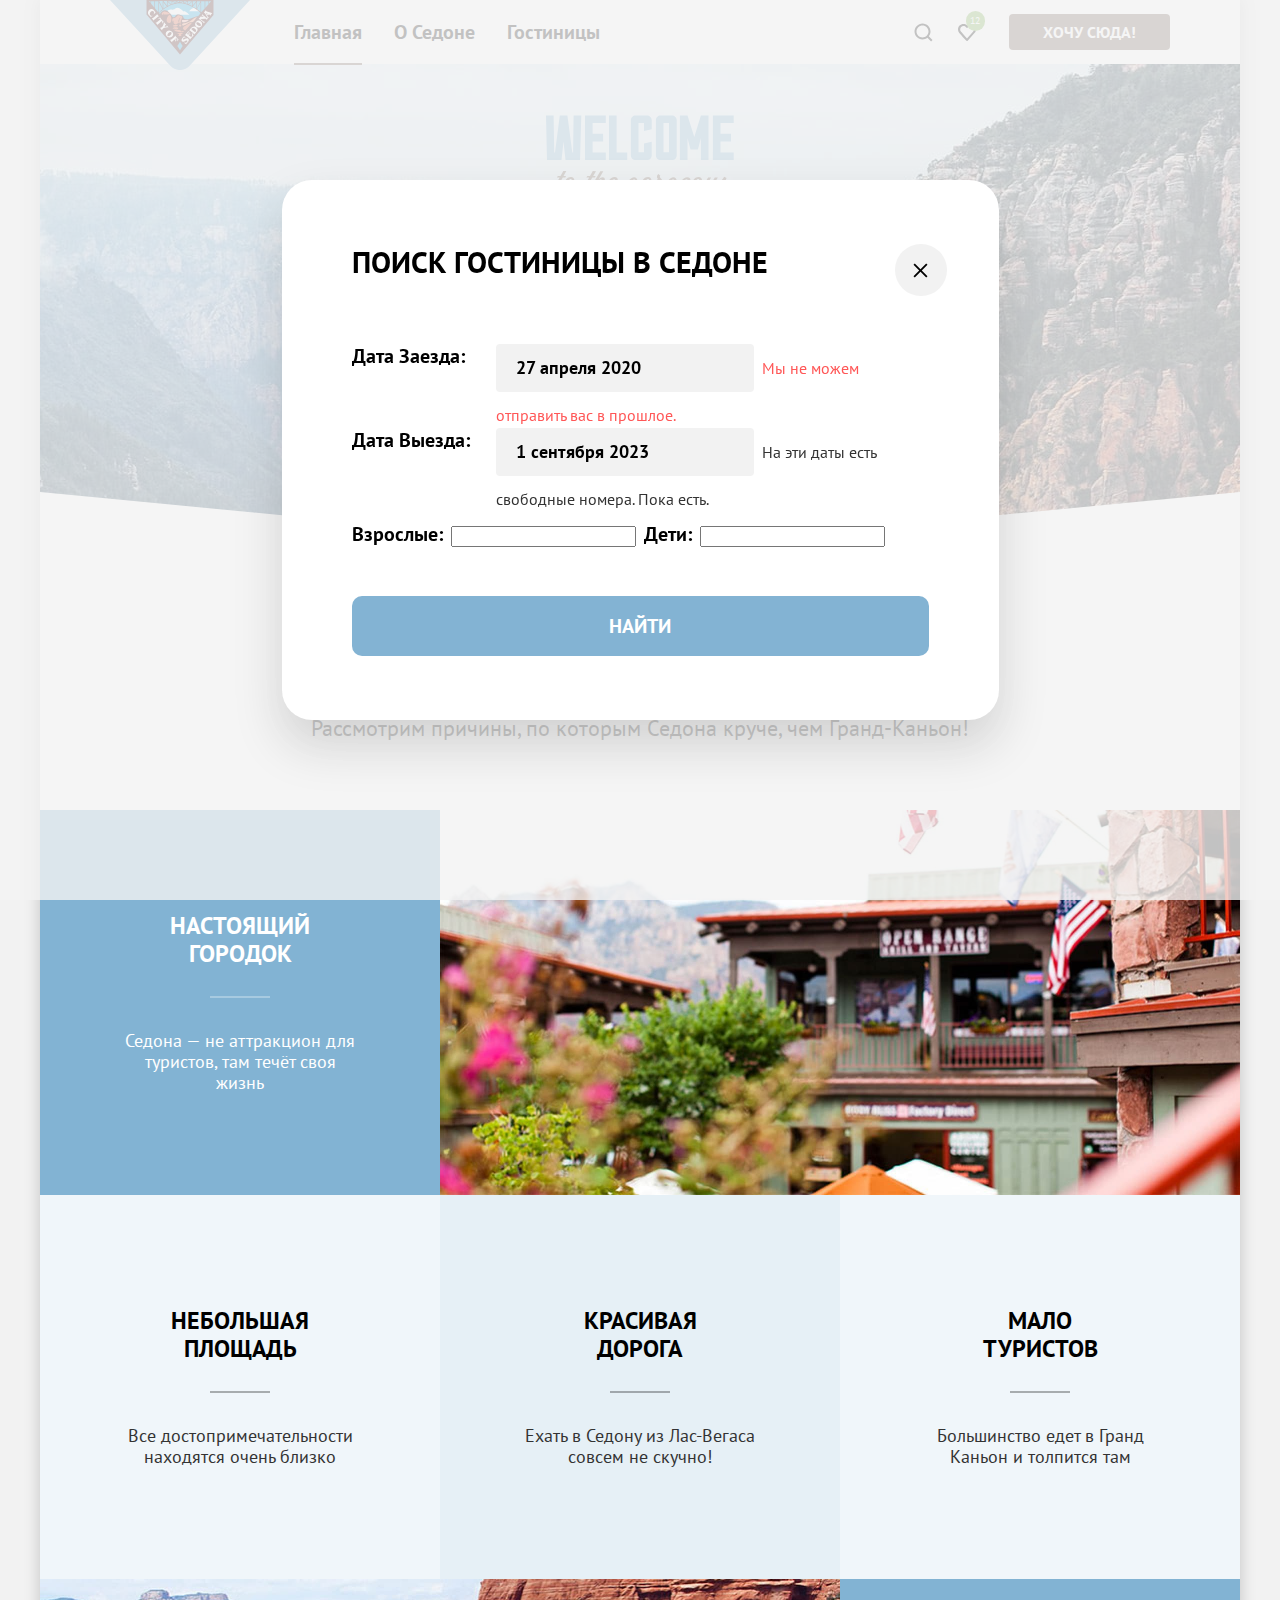
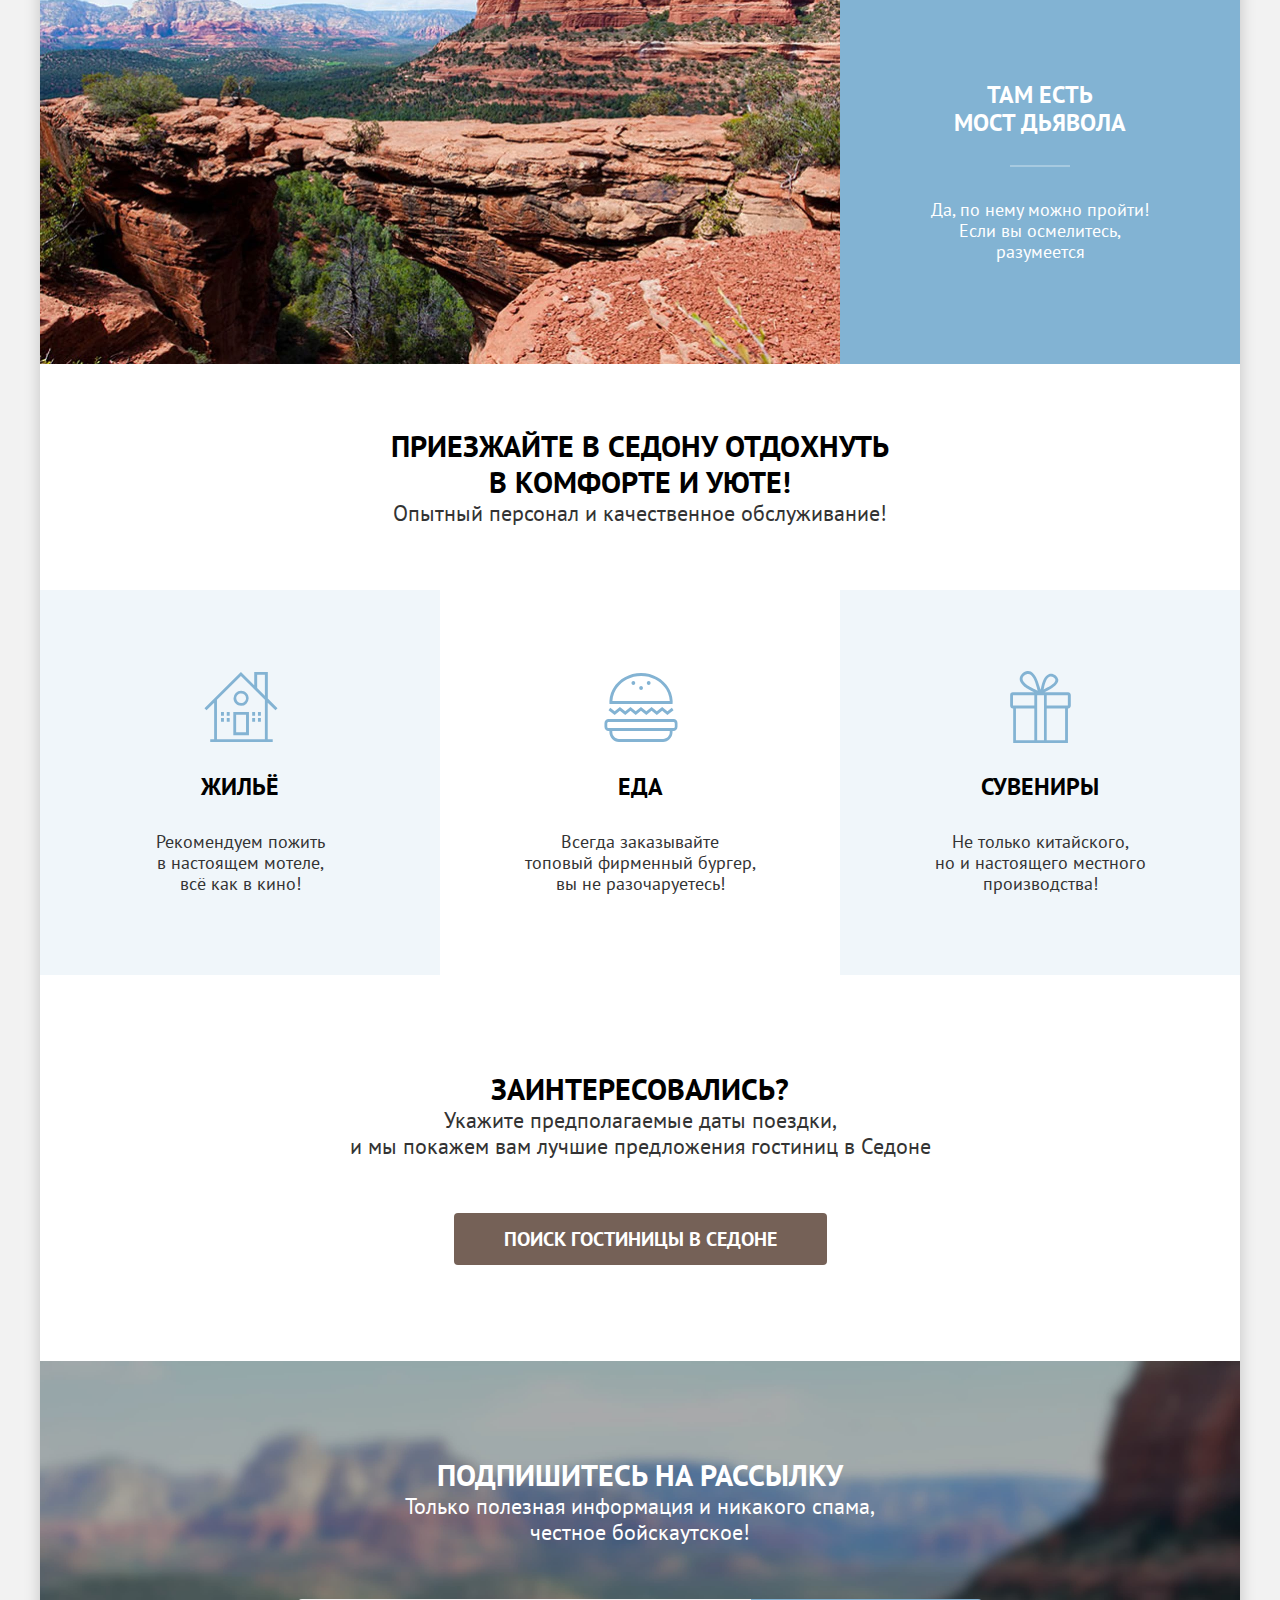
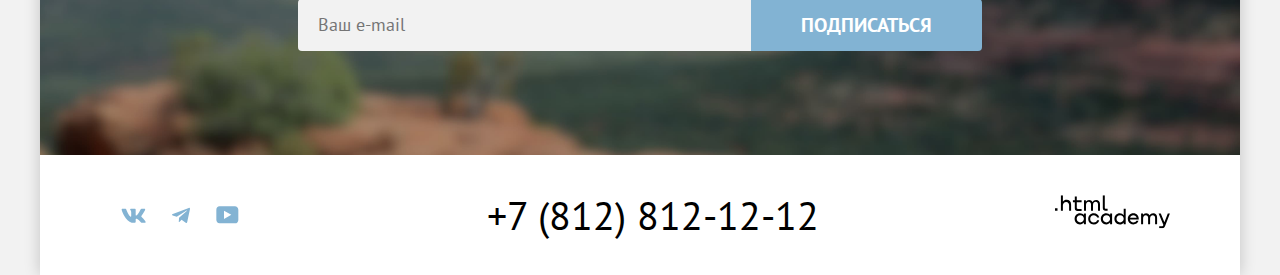
==== index.html @ 1d7b6260 "Добавляет состояния в футере" ====
<!DOCTYPE html>
<html lang="ru">

  <head>
    <meta charset="utf-8">
    <title>Седона. Городок в Аризоне</title>
    <link rel="stylesheet" href="styles/styles.css">
  </head>

  <body>
    <div class="page-container">
      <header class="page-header">
        <div class="padding-container">
          <a class="navigation-logo" href="/" aria-current="page">
            <img class="page-header-logo" src="images/icons/logo.svg" width="140" height="70"
              alt="Логотип сайта городка Седона">
          </a>
          <nav class="navigation">
            <ul class="navigation-list">
              <li class="navigation-item">
                <a class="navigation-link navigation-link-current">Главная</a>
              </li>
              <li class="navigation-item">
                <a class="navigation-link" href="#">О Седоне</a>
              </li>
              <li class="navigation-item">
                <a class="navigation-link" href="catalog.html">Гостиницы</a>
              </li>
            </ul>
            <ul class="navigation-list navigation-user">
              <li class="navigation-user-item">
                <a class="navigation-link navigation-user-link navigation-user-link-search" href="#">
                  <span class="visually-hidden">Поиск</span>
                </a>
              </li>
              <li class="navigation-user-item navigation-user-margin">
                <a class="navigation-link navigation-user-link navigation-user-link-favorite" href="#">
                  <span class="visually-hidden">Избранное</span>
                  <span class="visually-hidden">Количество выбранных отелей:</span>
                  <span class="likes-number">12</span>
                </a>
              </li>
              <li class="navigation-user-item navigation-user-here">
                <a class="button button-link" href="#">Хочу сюда!</a>
              </li>
            </ul>
          </nav>
        </div>
      </header>
      <main class="main-index main-container">
        <section class="hero">
          <h1 class="visually-hidden">Добро пожаловать в Седону!</h1>
          <img class="welcome" src="images/index/welcome.svg" width="458" height="352"
            alt="WELCOME to the gorgeous SEDONA “Because the Grand Canyon sucks!”">
        </section>
        <section class="arizona">
          <div class="padding-container">
            <h2 class="text-title text-title-arizona">
              Седона — небольшой городок в Аризоне,<br>
              заслуживающий большего!
            </h2>
            <p class="text-description">Рассмотрим причины, по которым Седона круче, чем Гранд-Каньон!</p>
          </div>
        </section>
        <section class="advantages">
          <h2 class="visually-hidden">Преимущества</h2>
          <ul class="advantages-list">
            <li class="information-card information-card-corner">
              <div class="information-card-corner-wraper">
                <h3 class="information-title advantages-title advantages-title-corner">Настоящий<br>городок</h3>
                <p class="information-description information-description-corner">
                  Седона — не аттракцион для<br>туристов, там течёт своя<br>жизнь
                </p>
              </div>
              <img class="advantages-image tavern" src="images/index/photo-1.jpg" width="800" height="385"
                alt="Вид на таверну в Седоне">
            </li>
            <li class="information-card information-card-middle">
              <div class="information-card-wraper">
                <h3 class="information-title advantages-title">Небольшая<br>площадь</h3>
                <p class="information-description">
                  Все достопримечательности<br>находятся очень близко
                </p>
              </div>
            </li>
            <li class="information-card information-card-center">
              <div class="information-card-wraper">
                <h3 class="information-title advantages-title">Красивая<br>дорога</h3>
                <p class="information-description">
                  Ехать в Седону из Лас-Вегаса<br>совсем не скучно!
                </p>
              </div>
            </li>
            <li class="information-card information-card-middle">
              <div class="information-card-wraper">
                <h3 class="information-title advantages-title">Мало<br>туристов</h3>
                <p class="information-description">
                  Большинство едет в Гранд<br>Каньон и толпится там
                </p>
              </div>
            </li>
            <li class="information-card information-card-corner">
              <img class="advantages-image bridge" src="images/index/photo-2.jpg" width="800" height="385"
                alt="Скала в виде моста">
              <div class="information-card-corner-wraper">
                <h3 class="information-title advantages-title advantages-title-corner">Там есть<br>мост дьявола</h3>
                <p class="information-description information-description-corner">
                  Да, по нему можно пройти!<br>Если вы осмелитесь,<br>разумеется
                </p>
              </div>
            </li>
          </ul>
        </section>
        <section class="rest">
          <div class="padding-container">
            <h2 class="text-title">
              Приезжайте в Седону отдохнуть<br>
              в комфорте и уюте!
            </h2>
            <p class="text-description">Опытный персонал и качественное обслуживание!</p>
          </div>
        </section>
        <section class="service">
          <h2 class="visually-hidden">Сервис</h2>
          <ul class="service-list">
            <li class="information-card information-card-middle">
              <div class="information-card-service-wraper">
                <h3 class="information-title service-title service-title-housing">Жильё</h3>
                <p class="information-description">
                  Рекомендуем пожить<br>в настоящем мотеле,<br>всё как в кино!
                </p>
              </div>
            </li>
            <li class="information-card">
              <div class="information-card-service-wraper">
                <h3 class="information-title service-title service-title-food">Еда</h3>
                <p class="information-description">
                  Всегда заказывайте<br>топовый фирменный бургер,<br>вы не разочаруетесь!
                </p>
              </div>
            </li>
            <li class="information-card information-card-middle">
              <div class="information-card-service-wraper">
                <h3 class="information-title service-title service-title-souvenirs">Сувениры</h3>
                <p class="information-description">
                  Не только китайского,<br>но и настоящего местного<br>производства!
                </p>
              </div>
            </li>
          </ul>
        </section>
        <section class="interest">
          <div class="padding-container">
            <h2 class="text-title">Заинтересовались?</h2>
            <p class="text-description text-description-margin">
              Укажите предполагаемые даты поездки,<br>
              и мы покажем вам лучшие предложения гостиниц в Седоне
            </p>
            <button class="button button-basic button-big button-search" type="button">Поиск гостиницы в Седоне</button>
          </div>
        </section>
        <section class="subscription subscription-main-image">
          <div class="padding-container">
            <h2 class="text-title text-title-background">Подпишитесь на рассылку</h2>
            <p class="text-description text-description-background text-description-margin">Только полезная информация и
              никакого
              спама,<br>честное бойскаутское!</p>
            <form class="newsletter-form" action="https://echo.htmlacademy.ru" method="post">
              <label for="newsletter-email"></label>
              <input class="newsletter-field input-text" placeholder="Ваш e-mail" type="email" id="newsletter-email"
                name="newsletter-email" required>
              <button class="button button-big newsletter-button button-second" type="submit">Подписаться</button>
            </form>
          </div>
        </section>
      </main>
      <footer class="page-footer">
        <!-- Подвал сайта -->
        <!-- <div class="padding-container"> -->
        <div class="page-footer-container">
          <ul class="social-list">
            <li class="social-item">
              <a class="button-icon" href="https://vk.com/htmlacademy" target="_blank" rel="noreferrer noopener"
                aria-label="Vkontakte">
                <svg class="social-icon" width="25" height="15" aria-hidden="true" focusable="false" viewBox="0 0 25 15"
                  fill="none" xmlns="http://www.w3.org/2000/svg">
                  <path fill-rule="evenodd" clip-rule="evenodd"
                    d="M24.1164 1.80445C24.2824 1.25845 24.1164 0.856445 23.3214 0.856445H20.6964C20.0284 0.856445 19.7204 1.20345 19.5534 1.58645C19.5534 1.58645 18.2184 4.78245 16.3274 6.85845C15.7154 7.46045 15.4374 7.65145 15.1034 7.65145C14.9364 7.65145 14.6854 7.46045 14.6854 6.91345V1.80445C14.6854 1.14845 14.5014 0.856445 13.9454 0.856445H9.81738C9.40038 0.856445 9.14938 1.16045 9.14938 1.44945C9.14938 2.07045 10.0954 2.21445 10.1924 3.96245V7.76045C10.1924 8.59345 10.0394 8.74444 9.70538 8.74444C8.81538 8.74444 6.65038 5.53345 5.36538 1.85945C5.11638 1.14445 4.86438 0.856445 4.19338 0.856445H1.56638C0.816382 0.856445 0.666382 1.20345 0.666382 1.58645C0.666382 2.26845 1.55638 5.65645 4.81138 10.1374C6.98138 13.1974 10.0364 14.8564 12.8194 14.8564C14.4884 14.8564 14.6944 14.4884 14.6944 13.8534V11.5404C14.6944 10.8034 14.8524 10.6564 15.3814 10.6564C15.7714 10.6564 16.4384 10.8484 17.9964 12.3234C19.7764 14.0724 20.0694 14.8564 21.0714 14.8564H23.6964C24.4464 14.8564 24.8224 14.4884 24.6064 13.7604C24.3684 13.0364 23.5184 11.9854 22.3914 10.7384C21.7794 10.0284 20.8614 9.26345 20.5824 8.88045C20.1934 8.38945 20.3044 8.17044 20.5824 7.73345C20.5824 7.73345 23.7824 3.30745 24.1154 1.80445H24.1164Z"
                    fill="currentColor" />
                </svg>
              </a>
            </li>
            <li class="social-item">
              <a class="button-icon" href="https://t.me/htmlacademy" target="_blank" rel="noreferrer noopener"
                aria-label="Telegram">
                <svg class="social-icon" width="18" height="17" aria-hidden="true" focusable="false" viewBox="0 0 18 17"
                  fill="none" xmlns="http://www.w3.org/2000/svg">
                  <path
                    d="M16.785 0.955705L0.840489 7.1042C-0.247661 7.54126 -0.241365 8.14828 0.640845 8.41897L4.73445 9.69597L14.2058 3.72014C14.6537 3.44766 15.0629 3.59424 14.7265 3.89281L7.05283 10.8183H7.05103L7.05283 10.8192L6.77045 15.0387C7.18413 15.0387 7.36669 14.8489 7.59871 14.625L9.58705 12.6915L13.7229 15.7464C14.4855 16.1664 15.0332 15.9506 15.2229 15.0405L17.9379 2.2453C18.2158 1.13107 17.5126 0.626562 16.785 0.955705Z"
                    fill="currentColor" />
                </svg>
              </a>
            </li>
            <li class="social-item">
              <a class="button-icon" href="https://youtube.com/user/htmlacademyru" target="_blank"
                rel="noreferrer noopener" aria-label="Youtube">
                <svg class="social-icon" width="23" height="18" aria-hidden="true" focusable="false" viewBox="0 0 23 18"
                  fill="none" xmlns="http://www.w3.org/2000/svg">
                  <path
                    d="M18.9402 0.356445H3.50738C1.64668 0.356445 0.333252 1.9502 0.333252 3.75645V13.8502C0.333252 15.7627 1.64668 17.3564 3.50738 17.3564H19.1591C20.8009 17.3564 22.3333 15.7627 22.3333 13.9564V3.75645C22.1143 1.9502 20.8009 0.356445 18.9402 0.356445ZM7.99494 12.8939V4.81894L15.3283 8.85645L7.99494 12.8939Z"
                    fill="currentColor" />
                </svg>
              </a>
            </li>
          </ul>
          <address class="contact">
            <a class="footer-link contact-phone" href="tel:+78128121212"> +7 (812) 812-12-12 </a>
          </address>
          <div class="partner-link">
            <a class="footer-link" href="https://htmlacademy.ru" target="_blank" rel="noreferrer noopener" aria-label="htmlacademy">
              <svg class="academy" width="115" height="34" role="img" aria-label="Логотип разработчика HTML Academy"
                viewBox="0 0 115 34" fill="none" xmlns="http://www.w3.org/2000/svg">
                <g clip-path="url(#clip0_33515_1190)">
                  <path d="M0 13.2564V15.8564H2.5V13.2564H0Z" fill="currentColor" />
                  <path
                    d="M11.6 4.85645C10 4.85645 8.8 5.55645 8 6.55645H7.9V0.356445H5.9V15.8564H7.9V10.5564C7.9 8.45645 9.2 6.95645 11.2 6.95645C13 6.95645 14.1 8.35645 14.1 10.1564V15.8564H16.1V9.75644C16.2 6.75644 14.3 4.85645 11.6 4.85645Z"
                    fill="currentColor" />
                  <path
                    d="M26.6 5.15645H21.8V1.45645H19.8V5.25645H17.9V7.25645H19.8V13.2564C19.8 14.9564 20.8 15.9564 22.5 15.9564H26.6V13.9564H22.9C22.2 13.9564 21.8 13.5564 21.8 12.8564V7.15645H26.6V5.15645Z"
                    fill="currentColor" />
                  <path
                    d="M41.1 4.95645C39.5 4.95645 38.2 5.75644 37.6 7.05645H37.5C36.9 5.85645 35.7 4.95645 34.1 4.95645C32.7 4.95645 31.6 5.75645 31 6.75645H30.9V5.15645H29V15.7564H31V10.3564C31 8.35645 32 6.85645 33.6 6.85645C35.1 6.85645 36 7.85645 36 9.45645V15.7564H38V10.1564C38 7.75645 39.4 6.85645 40.6 6.85645C42.1 6.85645 43 7.85645 43 9.45645V15.7564H45V9.25644C45.1 6.75644 43.6 4.95645 41.1 4.95645Z"
                    fill="currentColor" />
                  <path
                    d="M47.8 13.0564C47.8 14.7564 48.8 15.7564 50.6 15.7564H52.6V13.7564H50.9C50.2 13.7564 49.8 13.3564 49.8 12.6564V0.356445H47.8V13.0564Z"
                    fill="currentColor" />
                  <path
                    d="M28.9 20.0564C28 18.9564 26.7 18.2564 25 18.2564C21.9 18.2564 19.6 20.5564 19.6 23.8564C19.6 27.1564 21.9 29.4564 25 29.4564C26.8 29.4564 28 28.6564 28.8 27.5564H28.9V29.1564H30.9V18.5564H28.9V20.0564ZM25.3 27.4564C23.1 27.4564 21.7 25.8564 21.7 23.8564C21.7 21.8564 23.1 20.2564 25.3 20.2564C27.5 20.2564 28.9 21.8564 28.9 23.8564C28.9 25.7564 27.5 27.4564 25.3 27.4564Z"
                    fill="currentColor" />
                  <path
                    d="M44.2 22.3564C43.7 19.9564 41.6 18.2564 38.8 18.2564C35.4 18.2564 33.2 20.7564 33.2 23.8564C33.2 26.9564 35.4 29.4564 38.8 29.4564C41.6 29.4564 43.7 27.6564 44.2 25.2564H42.1C41.7 26.5564 40.4 27.5564 38.8 27.5564C36.6 27.5564 35.2 25.9564 35.2 23.9564C35.2 21.9564 36.6 20.3564 38.8 20.3564C40.4 20.3564 41.6 21.3564 42.1 22.5564H44.2V22.3564Z"
                    fill="currentColor" />
                  <path
                    d="M55.1 20.0564C54.2 18.9564 52.9 18.2564 51.2 18.2564C48.1 18.2564 45.8 20.5564 45.8 23.8564C45.8 27.1564 48.1 29.4564 51.2 29.4564C53 29.4564 54.2 28.6564 55 27.5564H55.1V29.1564H57.1V18.5564H55.1V20.0564ZM51.5 27.4564C49.3 27.4564 47.9 25.8564 47.9 23.8564C47.9 21.8564 49.3 20.2564 51.5 20.2564C53.7 20.2564 55.1 21.8564 55.1 23.8564C55.1 25.7564 53.6 27.4564 51.5 27.4564Z"
                    fill="currentColor" />
                  <path
                    d="M68.7 20.1564C67.8 19.0564 66.5 18.2564 64.8 18.2564C61.7 18.2564 59.4 20.5564 59.4 23.8564C59.4 27.1564 61.6 29.4564 64.8 29.4564C66.5 29.4564 67.8 28.6564 68.6 27.6564H68.7V29.1564H70.7V13.7564H68.7V20.1564ZM65.1 27.4564C62.9 27.4564 61.5 25.8564 61.5 23.8564C61.5 21.8564 62.9 20.2564 65.1 20.2564C67.3 20.2564 68.7 21.8564 68.7 23.8564C68.6 25.8564 67.2 27.4564 65.1 27.4564Z"
                    fill="currentColor" />
                  <path
                    d="M78.3 18.2564C75 18.2564 72.8 20.7564 72.8 23.8564C72.8 26.8564 74.9 29.4564 78.3 29.4564C80.8 29.4564 82.8 28.1564 83.5 25.8564H81.4C80.9 26.8564 79.8 27.4564 78.4 27.4564C76.5 27.4564 75.1 26.1564 75 24.5564H83.8C84 20.9564 81.8 18.2564 78.3 18.2564ZM78.3 20.1564C80 20.1564 81.3 21.1564 81.6 22.7564H75.1C75.4 21.2564 76.6 20.1564 78.3 20.1564Z"
                    fill="currentColor" />
                  <path
                    d="M98.2 18.2564C96.6 18.2564 95.3 19.0564 94.6 20.2564H94.5C93.9 19.0564 92.7 18.2564 91.1 18.2564C89.7 18.2564 88.6 18.9564 88 20.0564V18.5564H86.1V29.1564H88.1V23.7564C88.1 21.7564 89.1 20.3564 90.7 20.2564C92.2 20.2564 93.1 21.2564 93.1 22.8564V29.1564H95.1V23.5564C95.1 21.1564 96.5 20.2564 97.7 20.2564C99.2 20.2564 100.1 21.2564 100.1 22.8564V29.1564H102.1V22.6564C102.2 20.0564 100.7 18.2564 98.2 18.2564Z"
                    fill="currentColor" />
                  <path
                    d="M109.4 27.3564L105.8 18.4564H103.6L108.4 30.0564C108.1 30.9564 107.7 31.2564 106.7 31.2564H104.2V33.2564H106.7C108.5 33.2564 109.5 32.4564 110.2 30.6564L114.9 18.4564H112.8L109.4 27.3564Z"
                    fill="currentColor" />
                </g>
                <defs>
                  <clipPath id="clip0_33515_1190">
                    <rect width="115" height="33" fill="white" transform="translate(0 0.356445)" />
                  </clipPath>
                </defs>
              </svg>
            </a>
          </div>
        </div>
        <!-- </div> -->
      </footer>
    </div>
    <div class="modal-container modal-container-close">
      <div class="modal modal-search">
        <button class="button modal-close-button">
          <span class="visually-hidden">Закрыть окно</span>
        </button>
        <section class="modal-content">
          <h2 class="text-title modal-title">Поиск гостиницы в Седоне</h2>
          <form class="booking-form" action="https://echo.htmlacademy.ru" method="post">
            <div class="booking-date">
            <label for="check-in">
              <h4 class="heading-4">Дата заезда:</h4>
            </label>
            <div>
            <input class="form-control is-invalid input-text input-date" type="text" id="check-in" name="in"
              aria-describedby="validation" value="27 апреля 2020" required>
            <span class="invalid-feedback feedback" id="validation">Мы не можем отправить вас в прошлое.</span>
          </div>
            <label for="check-out">
              <h4 class="heading-4">Дата выезда:</h4>
            </label>
            <div>
            <input class="form-control is-valid input-text input-date" type="text" id="check-out" name="out"
              aria-describedby="validation" value="1 сентября 2023" required>
            <span class="valid-feedback feedback" id="validation">На эти даты есть свободные номера. Пока есть.</span>
          </div>
        </div>
          <div class="quantity">
            <label class="heading-4" for="adults">Взрослые:</label>
            <input type="text" id="adults" name="adult">
            <label class="heading-4" for="children">Дети:</label>
            <input type="text" id="children" name="child">
          </div>
            <button class="button button-modal" type="submit">Найти</button>
          </form>
        </section>
      </div>
    </div>
  </body>

</html>
---- styles/styles.css ----
@font-face {
  font-family: "PT Sans";
  font-style: normal;
  font-weight: 400;
  src: url("../fonts/ptsans-400.woff2") format("woff2");
  font-display: swap;
}

@font-face {
  font-family: "PT Sans";
  font-style: normal;
  font-weight: 700;
  src: url("../fonts/ptsans-700.woff2") format("woff2");
  font-display: swap;
}

*,
*::before,
*::after {
  box-sizing: border-box;
}

html {
  display: flex;
  justify-content: center;
  height: 100%;
}

body {
  font-family: "PT Sans", sans-serif;
  font-size: 30px;
  line-height: 36px;
  font-style: normal;
  font-weight: 400;
  color: #000000;
  background-color: #f2f2f2;
  text-decoration: none;
  margin: 0;
}

.button {
  display: inline-block;
  font-family: inherit;
  font-weight: 700;
  font-size: 16px;
  line-height: 20px;
  color: #ffffff;
  border: none;
  text-transform: uppercase;
  border-radius: 4px;
  background-color: #756157;
  text-align: center;
  cursor: pointer;
  /* padding-top: 8px;
  padding-bottom: 8px; */
  padding: 8px;
  text-decoration: none;
  box-sizing: border-box;
  appearance: none;
  transition: background-color 250ms ease-in-out, color 250ms ease-in-out;
  outline: none;
}

.button:disabled {
  background-color: #e5e5e5;
  cursor: default;
}

.button:not(:disabled):active {
  color: rgba(255, 255, 255, 0.3);
}

.visually-hidden {
  position: absolute;
  width: 1px;
  height: 1px;
  margin: -1px;
  border: 0;
  padding: 0;
  white-space: nowrap;
  clip-path: inset(100%);
  clip: rect(0 0 0 0);
  overflow: hidden;
}

/* Pages */

.page-container {
  min-height: 100vh;
  display: flex;
  flex-direction: column;
  width: 1200px;
  box-shadow: 0 0 15px 0 rgba(0, 0, 0, 0.2);
  background: #ffffff;
  margin: 0 auto;
}

.padding-container {
  padding-left: 70px;
  padding-right: 70px;
}

.page-header {
  /* display: flex;
  align-items: center;
  text-align: center;
  column-gap: 30px;
  margin: 0; */

  display: flex;
  align-items: flex-start;
  justify-content: flex-start;
  flex-direction: row;
  gap: 30px;
  padding: 0;
  min-height: 64px;
  margin: 0;
}

.navigation-logo {
  width: 138px;
  /* margin-left: 64px;
  margin-right: 30px; */
  position: absolute;
}

.navigation-logo:hover {
  opacity: 0.8;
}

.navigation-logo:focus {
  opacity: 0.8;
}

.navigation {
  display: flex;
  align-items: center;
  column-gap: 30px;
  width: 1060px;

}

.navigation-list {
  /* flex-wrap: wrap;
  width: 450px;
  display: flex;
  margin: 0;
  padding: 0;
  list-style-type: none; */

  display: flex;
  align-items: center;
  justify-content: flex-start;
  flex-direction: row;

  margin: 0;
  list-style-type: none;
  padding-inline-start: 0;
  flex-wrap: wrap;
  max-width: 450px;
  margin-left: 168px;
}

.navigation-link {
  display: flex;
  align-items: center;
  justify-content: center;
  flex-direction: column;
  gap: 8px;
  font-size: 20px;
  line-height: 24px;
  font-weight: 700;
  color: inherit;
  text-decoration: none;
  padding: 20px 16px;
  position: relative;
}

.navigation-link-current:before {
  content: '';
  background-color: #756257;
  position: absolute;
  left: 16px;
  right: 16px;
  bottom: -1px;
  height: 2px;
}

.navigation-user {
  display: flex;
  align-items: center;
  justify-content: flex-start;
  flex-direction: row;
  margin-left: auto;
  flex-wrap: wrap;
  max-width: 320px;
}

.navigation-user-here {
  display: flex;
}

.navigation-user-link {
  display: block;
  min-width: 44px;
  min-height: 64px;
  background-repeat: no-repeat;
  background-position: center;
  background-size: 20px 20px;
  padding: 22px 12px;
}

.navigation-user-link-search {
  background-image: url("../images/icons/search.svg");
}

.navigation-user-margin {
  margin-right: 20px;
}

.navigation-user-link-favorite {
  background-image: url("../images/icons/heart.svg");
}

.likes-number {
  position: absolute;
  padding: 5px 5px 5px 4px;
  top: 11px;
  right: 4px;
  justify-content: center;
  align-items: center;
  display: inline-flex;
  height: 20px;
  line-height: 10px;
  font-size: 10px;
  font-weight: 400;
  color: #ffffff;
  border-radius: 10px;
  background-color: #7db54f;
}

.button-link {
  padding-left: 34px;
  padding-right: 34px;
}

.button-link:not(:disabled):hover {
  background-color: #615048;
}

.button-link:not(:disabled):focus {
  background-color: #615048;
}

/* .button-link:not(:disabled):active {
  color: rgba(255, 255, 255, 0.3);
} */

.main-index {
  text-align: center;
}

.main-container {
  flex-grow: 1;
}

.hero {
  display: flex;
  justify-content: center;
  background-color: #E5E5E5;
  background-image: url("../images/index/divider.svg"), url("../images/index/index-background.jpg");
  background-size: 100% auto, cover;
  background-repeat: no-repeat;
  background-position: left bottom, left top;
  min-height: 485px;
  padding-top: 51px;
}

.welcome {

  /* margin-top: 51px; */
  /* margin-bottom: 82px; */
  /* display: block; */
  /* margin: 0 auto; */
  /* margin: 0; */
}

.arizona {
  padding: 69px 0;
  margin: 0;
}

.text-title {
  font-size: 30px;
  font-weight: 700;
  text-transform: uppercase;
  margin: 0;
}

.text-title-margin {
  margin-bottom: 20px;
}

.text-title-arizona {
  margin-bottom: 25px;
}

.text-title-search {
  max-width: 400px;
}

.text-description {
  font-size: 22px;
  line-height: 26px;
  color: #333333;
  margin: 0;
}

.text-description-margin {
  margin-bottom: 54px;
}

/* List */

.advantages-list {
  display: flex;
  flex-wrap: wrap;
  margin: 0;
  padding: 0;
  list-style-type: none;
}

.information-card {
  width: 400px;
  padding-left: 70px;
  padding-right: 70px;
}

.information-card-middle {
  background: rgba(131, 179, 211, 0.12);
}

.information-card-center {
  background: rgba(131, 179, 211, 0.2);
}

.information-card-corner {
  display: flex;
  flex-direction: row;
  color: #ffffff;
  background-color: #82b3d3;
  width: 100%;
  padding: 0;
}

.information-card-corner-wraper {
  min-width: 400px;
  padding: 102px 70px;
}

.information-card-wraper {
  padding-top: 112px;
  padding-bottom: 112px;
}

.information-card-service-wraper {
  padding-top: 81px;
  padding-bottom: 81px;
}

.information-title {
  position: relative;
  font-weight: 700;
  font-size: 24px;
  line-height: 28px;
  text-transform: uppercase;
  margin: 0;
  margin-bottom: 30px;
}

.advantages-title {
  margin-top: 0;
  margin-bottom: 62px;
}

.advantages-title::before {
  content: '';
  position: absolute;
  bottom: -30px;
  left: 0;
  right: 0;
  width: 60px;
  border-top: 2px solid rgba(0, 0, 0, 0.3);
  left: 50%;
  margin-left: -30px;
}

.advantages-title-corner:before {
  border-top: 2px solid rgba(255, 255, 255, 0.3);
}

.information-description {
  font-size: 18px;
  line-height: 21px;
  color: #333333;
  margin: 0;
}

.information-description-corner {
  color: #ffffff;
}

.advantages-image {
  object-fit: cover;
  height: 100%;
}

.service-list {
  display: flex;
  justify-content: space-between;
  flex-wrap: wrap;
  margin: 0;
  padding: 0;
  list-style-type: none;
}

/*
.service-title {
  position: relative;
} */

.service-title::before {
  /* position: absolute; */
  content: "";
  display: block;
  width: 75px;
  height: 72px;
  margin: 0 auto;
  margin-bottom: 30px;
  background-size: contain;
  background-repeat: no-repeat;
  background-position: center;
}

.service-title-housing::before {
  background-image: url("../images/index/advantage-icon-housing.svg");
}

.service-title-food::before {
  background-image: url("../images/index/advantage-icon-food.svg");
}

.service-title-souvenirs::before {
  background-image: url("../images/index/advantage-icon-souvenirs.svg");
}

.rest {
  padding: 64px 0;
}

.interest {
  padding: 96px 0;
}

.button-big {
  font-size: 20px;
  line-height: 36px;
  padding-left: 50px;
  padding-right: 50px;
}

.subscription {
  text-align: center;
  padding-top: 96px;
  padding-bottom: 104px;
}

.subscription-main-image {
  background: #E5E5E5;
  background-image: url("../images/index/subscribe-index.jpg");
  background-size: 100% auto, cover;
  background-repeat: no-repeat;
  /* background-position: left bottom, left top; */
  color: #ffffff;
}

.newsletter-form {
  display: flex;
  max-width: 684px;
  margin: 0 auto;
}

.text-description-background {
  color: #ffffff;
}

.input-text {
  font-family: inherit;
  font-size: 18px;
  line-height: 24px;
}

.newsletter-field {
  color: #000000;
  border-radius: 4px 0 0 4px;
  padding: 12px 20px;
  width: 100%;
  background-color: #f2f2f2;
  border: none;
}

.newsletter-button {
  border-radius: 0 4px 4px 0;
}

.button-second {
  background-color: #82b3d3;
}

.button-second:not(:disabled):hover {
  background-color: #68a2ca;
}

.button-second:not(:disabled):focus {
  background-color: #68a2ca;
}

.button-second:not(:disabled):active {}

.page-footer {
  min-height: 120px;
  display: flex;
  margin: 0;
  padding: 0 70px;
  width: 100%;
}

.page-footer-container {
  display: flex;
  align-items: center;
  justify-content: center;
  gap: 40px;
  width: 100%;
}

.social-list {
  flex-wrap: wrap;
  max-width: 200px;
  display: inline-flex;
  margin: 0;
  padding: 0;
  list-style-type: none;
}

.button-icon {
  display: flex;
  justify-content: center;
  align-items: center;
  min-width: 47px;
  min-height: 40px;
}

.social-icon {
  color: #83b3d3;
}

.button-icon:hover .social-icon {
  color: #68a2ca;
}

.button-icon:focus-visible .social-icon {
  color: #68a2ca;
}

.button-icon:active .social-icon {
  color: rgba(104, 162, 202, 0.3);
}

.contact {
  display: flex;
  justify-content: center;
  margin: 0 auto;
}

.contact-phone {
  font-size: 40px;
  line-height: 40px;
  font-weight: 400;
  color: #000000;
  font-style: normal;
  text-decoration: none;
}

.partner-link {
  display: flex;
  max-width: 200px;
}

.academy {
  color: #000000;
}

.footer-link:hover,
.footer-link:hover .academy,
.footer-link:focus-visible,
.footer-link:focus-visible .academy {
  color: #756157;
}

.footer-link:active,
.footer-link:active .academy {
  color: rgba(117, 97, 87, 0.3);
}

.modal-container {
  position: fixed;
  top: 0;
  left: 0;
  display: flex;
  width: 100%;
  height: 100%;
  background-color: rgba(242, 242, 242, 0.8);
}

.modal-container-close {
  /* display: none; */
}

.modal {
  position: relative;
  margin: auto;
  border-radius: 30px;
  padding: 64px 70px;
  box-shadow: 0 25px 50px 0 rgba(0, 0, 0, 0.15);
  background: #ffffff;


}

.modal-search {
  width: 717px;

}

.modal-close-button {
  position: absolute;
  padding: 0;
  top: 64px;
  right: 52px;
  width: 52px;
  height: 52px;
  /* border: none; */
  background-image: url("../images/icons/close.svg");
  background-repeat: no-repeat;
  background-position: center;
  border-radius: 100%;
  background-color: #f2f2f2;
}

.modal-content {}

.modal-title {
  margin-bottom: 64px;
  max-width: 540px;
}

.booking-date {
  display: grid;
  grid-template-columns: 25% 75%;
}

.input-date {
  font-weight: 700;
  border-radius: 4px;
  padding: 12px 20px;
  max-width: 440px;
  background-color: #f2f2f2;
  border: none;
}

.feedback {
  font-size: 16px;
  line-height: 21px;
  color: #333333;
}

.invalid-feedback {
  /* grid-row: 1 / -2; */
  color: #ff5757;
}

.quantity {
  /* grid-column: 3 / -3; */
}

.button-modal {
  /* grid-column: 4 / -3; */
  background-color: #83b3d3;
  width: 100%;
  border-radius: 10px;
  padding: 18px 77px;
  font-size: 20px;
  line-height: 24px;
  margin-top: 48px;
}

.hotel-search {
  background: #E5E5E5;
  background-image: url("../images/catalog/catalog-background.jpg");
  background-size: 100% auto, cover;
  background-repeat: no-repeat;
  /* background-position: left bottom, left top; */
  color: #ffffff;
  padding-top: 35px;
  padding-bottom: 70px;
}

.inner-header {
  margin-bottom: 40px;
}

.inner-header-title {
  font-size: 60px;
  line-height: 78px;
  text-align: left;
  margin: 0;
  margin-bottom: 8px;
}

.breadcrumbs {
  display: flex;
  font-size: 16px;
  line-height: 21px;
  margin: 0;
  padding: 0;
  list-style-type: none;
}

.catalog-filter {
  display: grid;
  grid-template-columns: 151px 1fr 288px 191px;
  gap: 70px;
  padding-bottom: 70px;
}

.catalog-filter-group {
  border: 0;
  padding: 0;
  margin: 0;
}

.catalog-filter-list {
  list-style-type: none;
  padding: 0;
  margin: 0;
}

.catalog-filter-title {
  padding: 0;
}

.heading-4 {
  font-size: 20px;
  line-height: 24px;
  text-transform: capitalize;
  font-weight: 700;
  margin: 0;
  margin-bottom: 32px;
}

.control {
  font-size: 18px;
  line-height: 23px;
}

.custom-checkbox {
  position: absolute;
  z-index: -1;
  opacity: 0;
}

.custom-checkbox + label {
  display: inline-flex;
  align-items: center;
  user-select: none;
}

.custom-checkbox + label::before {
  content: '';
  display: inline-block;
  width: 20px;
  height: 20px;
  background: #ffffff;
  flex-shrink: 0;
  flex-grow: 0;
  border-radius: 4px;
  margin-right: 16px;
  background-repeat: no-repeat;
  background-position: center center;
}

.custom-checkbox:checked + label::before {
  background-image: url("../images/icons/check.svg");
}

/* стили при наведении курсора на checkbox */
.custom-checkbox:hover::before {
  opacity: 0.6;
}

.control:hover {
  opacity: 0.6;
}

/* стили для активного состояния чекбокса (при нажатии на него) */
.custom-checkbox:active + label::before {
  opacity: 0.3;
}

.control:active {
  opacity: 0.6;
}

/* стили для чекбокса, находящегося в фокусе */
.custom-checkbox:focus-visible + label::before {
  outline: 3px solid #83b3d3;
}

/* для элемента input c type="radio" */
.custom-radio {
  position: absolute;
  z-index: -1;
  opacity: 0;
}

/* создание в label псевдоэлемента  before со следующими стилями */
.custom-radio + label::before {
  content: '';
  display: inline-block;
  width: 20px;
  height: 20px;
  background: #ffffff;
  flex-shrink: 0;
  flex-grow: 0;
  border-radius: 100%;
  margin-right: 16px;
  background-repeat: no-repeat;
  background-position: center center;
}

.custom-radio:checked + label::before {
  background-color: #3f5e72;
  ;
  border: 5px solid #ffffff;
}

.custom-radio:focus-visible + label::before {
  outline: 3px solid #83b3d3;
}


.input-group {
  display: flex;
  align-items: flex-start;
  justify-content: flex-start;
  flex-direction: row;
  gap: 2px;
  width: 288px;
  height: 48px;
  margin-bottom: 44px;
}

.input-container {
  position: relative;
}

.input-number {
  font-weight: 700;
  padding: 12px 20px;
  width: 143px;
  background: #f2f2f2;
  border: none;
  padding: 12px 40px 12px 20px;
  padding-right: 57px;
  -moz-appearance: textfield;
}

.input-number::-webkit-inner-spin-button,
.input-number::-webkit-outer-spin-button {
  -webkit-appearance: none;
  margin: 0;
}

.input-number-from {
  border-radius: 4px 0 0 4px;
}

.input-container .input-text-position {
  position: absolute;
  right: 22px;
  top: 50%;
  transform: translateY(-50%);
  color: rgba(0, 0, 0, .3);
}

.input-number-to {
  border-radius: 0 4px 4px 0;
}

.input-number:hover {
  background-color: #e5e5e5;
}

.input-number:focus-visible {
  background-color: #e5e5e5;
  outline: 3px solid #83b3d3;
}

.range-scale {
  position: relative;
  height: 4px;
  margin-bottom: 16px;
  background-color: #ffffff;
}

.range-bar {
  position: absolute;
  height: 4px;
  background-color: #61666c;
}

.range-toggle {
  position: absolute;
  width: 20px;
  height: 20px;
  background-color: #ffffff;
  border-radius: 5px;
  cursor: pointer;
  border: none;
}

.range-toggle:hover {
  box-shadow: 0 4px 10px 0 rgba(0, 0, 0, 0.25);
}

.range-toggle:focus-visible {
  outline: 3px solid #83b3d3;
  box-shadow: 0 4px 10px 0 rgba(0, 0, 0, 0.25);
}

.range-toggle:active {
  outline: 2px solid #83b3d3;
  box-shadow: 0 7px 15px 0 rgba(0, 0, 0, 0.4);
}

.toggle-min {
  top: -8px;
  left: -220px;
}

.toggle-max {
  top: -8px;
  right: 60px;
}

.button-submit {
  padding-left: 50px;
  padding-right: 50px;
  margin-bottom: 32px;
  margin-top: 56px;
}

.reset-button {
  background-color: transparent;
  padding-left: 57px;
  padding-right: 57px;
}

.reset-button:not(:disabled):hover {
  opacity: 0.6;
}

.reset-button:not(:disabled):focus {
  border: 3px solid #83b3d3;
}

/* .reset-button:not(:disabled):active {
  color: rgba(255, 255, 255, 0.3);
} */

.reset-button:disabled {
  opacity: 0.1;
}

.catalog-hotels {
  padding-top: 50px;
  padding-bottom: 60px;
}

.sorting-hotels {
  display: flex;
  align-items: center;
  justify-content: space-between;
}

.select-control {
  font-family: inherit;
  font-size: 18px;
  line-height: 21px;
  border: 2px solid #e5e5e5;
  border-radius: 4px;
  width: 292px;
  padding: 14px 20px;
  padding-right: 52px;
  background-color: #ffffff;
  background-image: url("../images/icons/select-arrow.svg");
  background-repeat: no-repeat;
  background-position: right 20px center;
  cursor: pointer;
  appearance: none;
  outline: none;
}

.select-control:not(:disabled):hover,
.select-control:not(:disabled):focus-visible {
  border-color: #68a2ca;
}

.select-control:disabled {
  border: 2px solid rgba(0, 0, 0, 0.3);
  color: rgba(0, 0, 0, 0.3);
  background-image: url("../images/icons/select-arrow-disabled.png");
  background-repeat: no-repeat;
  background-position: right 20px center;
  cursor: default;
}

/* .select-control:focus-visible {
  outline: none;
  border: 2px solid;
} */

.sorting-type {}

.show-list {
  display: flex;
  flex-wrap: wrap;
  margin: 0;
  padding: 0;
  list-style-type: none;
}

.show-item {
  display: flex;
}

.cards-button {
  min-width: 48px;
  min-height: 48px;
}

.hotel-list {
  display: grid;
  grid-template-columns: repeat(3, 1fr);
  gap: 20px;
  margin-bottom: 40px;
  padding-bottom: 40px;
  border-bottom: 1px solid #e5e5e5;
  padding-inline-start: 0;
  /* margin: 0;
  padding: 0; */
  list-style-type: none;
}

.hotel-card {
  display: grid;
  grid-template-columns: repeat(2, 140px);
  border-radius: 4px;
  gap: 16px 20px;
  padding: 20px;
  width: 340px;
  box-shadow: 0px 0px 0px 1px #e5e5e5;
}

.hotel-card-link-image {
  grid-column: 1 / -1;
  color: #000000;
  text-transform: ;
  text-decoration: none;
}

.hotel-card-image {
  margin-bottom: 16px;
}

.hotel-card-title {
  font-size: 24px;
  line-height: 28px;
  font-weight: 700;
  margin: 0;
}

.hotel-card-price {
  text-align: right;
}

.hotel-card-button {
  padding-left: 26px;
  padding-right: 26px;
  display: flex;
  align-items: center;
}

.detail {
  /* color: #ffffff; */
}

.button-favorites-out {
  padding-left: 20px;
  padding-right: 20px;
}

.button-favorite {
  background-color: #7db54f;
  padding-left: 18px;
  padding-right: 18px;
}

.button-favorite:not(:disabled):hover {
  background-color: #6c9e42;
}

.button-favorite:not(:disabled):focus {
  background-color: #6c9e42;
}

.stars {
  min-width: 140px;
  min-height: 37px;
  display: flex;
  align-items: center;
}

.stars::before {
  content: "";
  display: block;
  height: 17px;
  background-image: url("../images/catalog/star.svg");
  background-repeat: space no-repeat;
  background-size: contain;
}

.stars-1::before {
  width: px;
}

.stars-2::before {
  width: px;
}

.stars-3::before {
  width: 66px;
}

.stars-4::before {
  width: 87px;
}

.stars-5::before {
  width: px;
}

.button-rating {
  color: #333333;
  font-weight: 400;
  background-color: #f2f2f2;
  font-size: 16px;
  line-height: 20px;
  text-transform: uppercase;
  text-align: center;
  padding-left: 23px;
  padding-right: 22px;
  padding-top: 9px;
  padding-bottom: 8px;
  border-radius: 4px;
  display: flex;
  align-items: center;
}

.pagination {
  display: flex;
  align-items: flex-start;
  justify-content: flex-start;
  flex-direction: row;
  gap: 8px;
  list-style-type: none;
  margin: 0;
  padding: 0;
  font-size: 20px;
  font-weight: 700;
}

.pagination-item {
  display: flex;
  justify-content: center;
  min-height: 60px;
  min-width: 60px;
}

.pagination-item-current {
  color: #000000;
}

.pagination-link {
  display: flex;
  justify-content: center;
  border-radius: 4px;
  text-decoration: none;
  color: #ffffff;
  padding: 11px 18px;
  width: 100%;
  height: 100%;
}

.pagination-link:not(:disabled):active {
  color: rgba(255, 255, 255, 0.3)
}

.pagination-current {
  background-color: #f2f2f2;
}

.ellipsis {
  color: #000000;
  font-size: 22px;
  font-weight: 400;
  line-height: 26px;
  padding: 16px 21px;
}
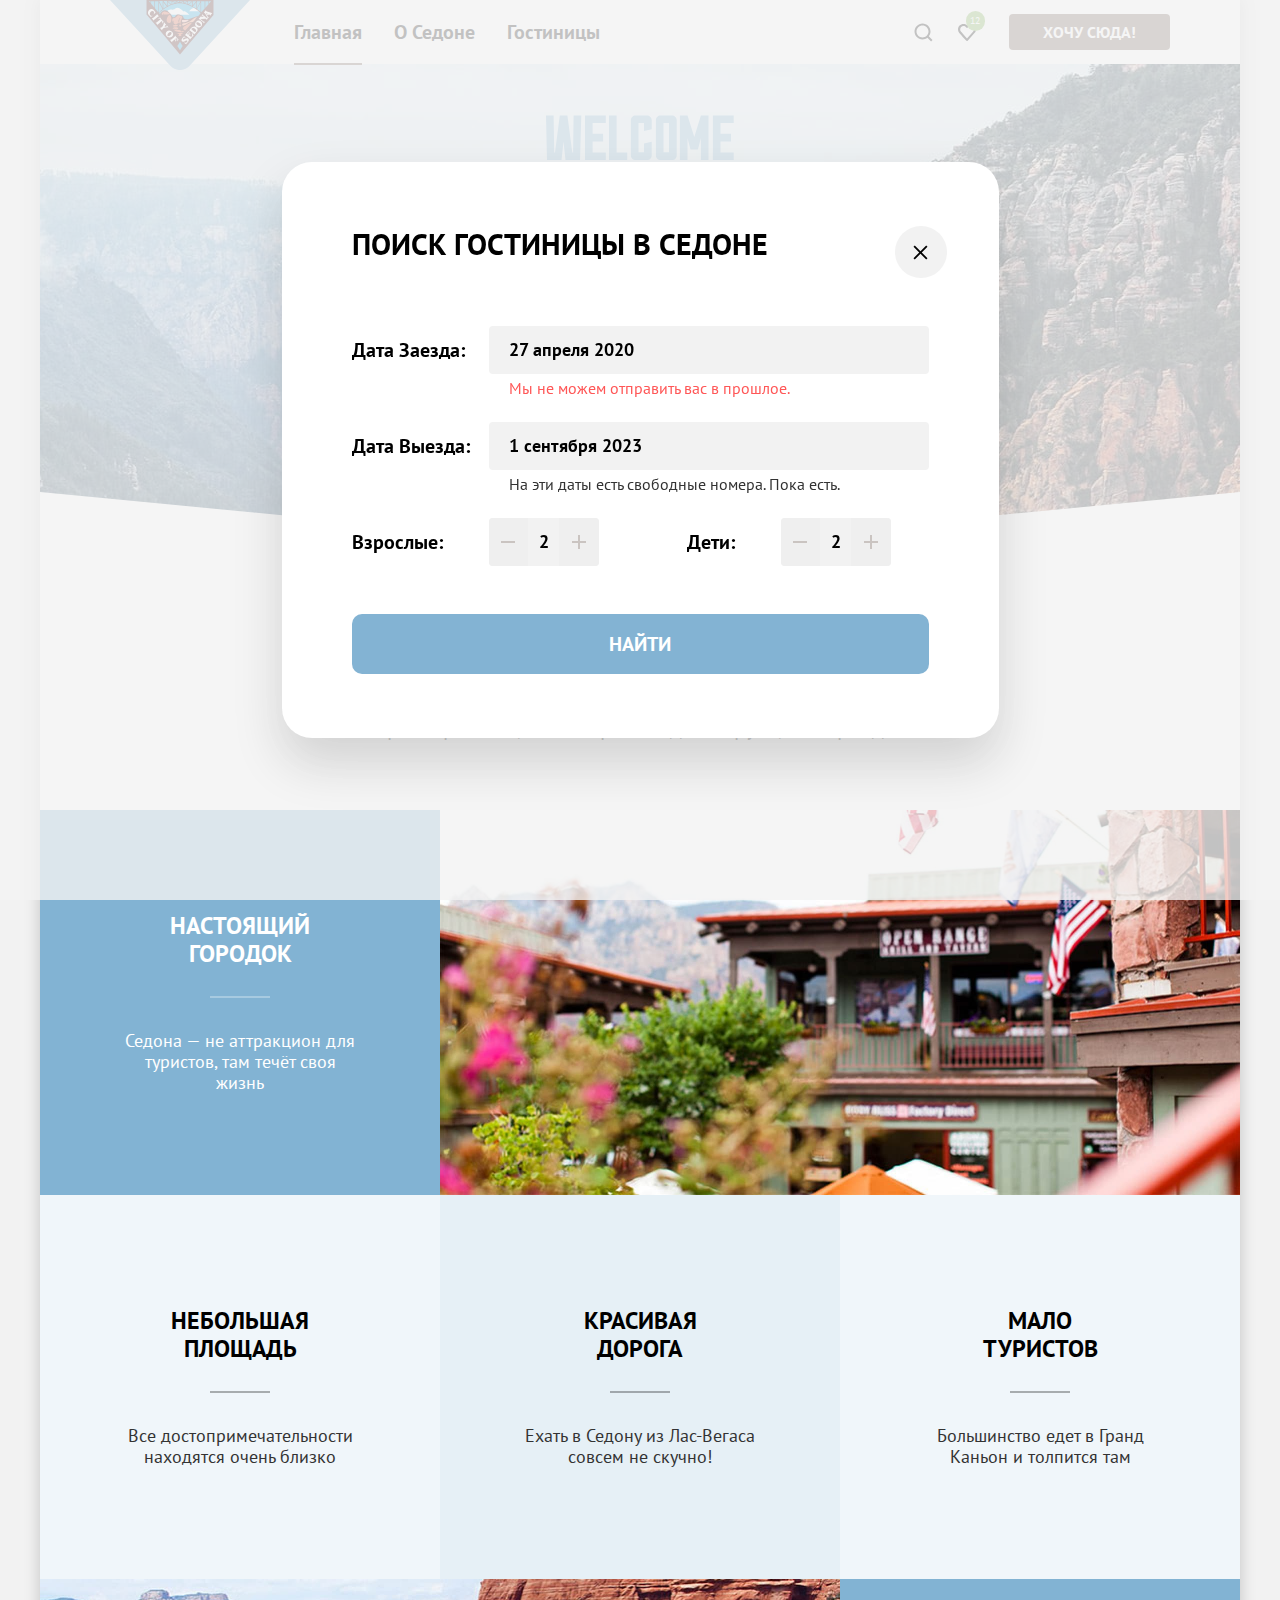
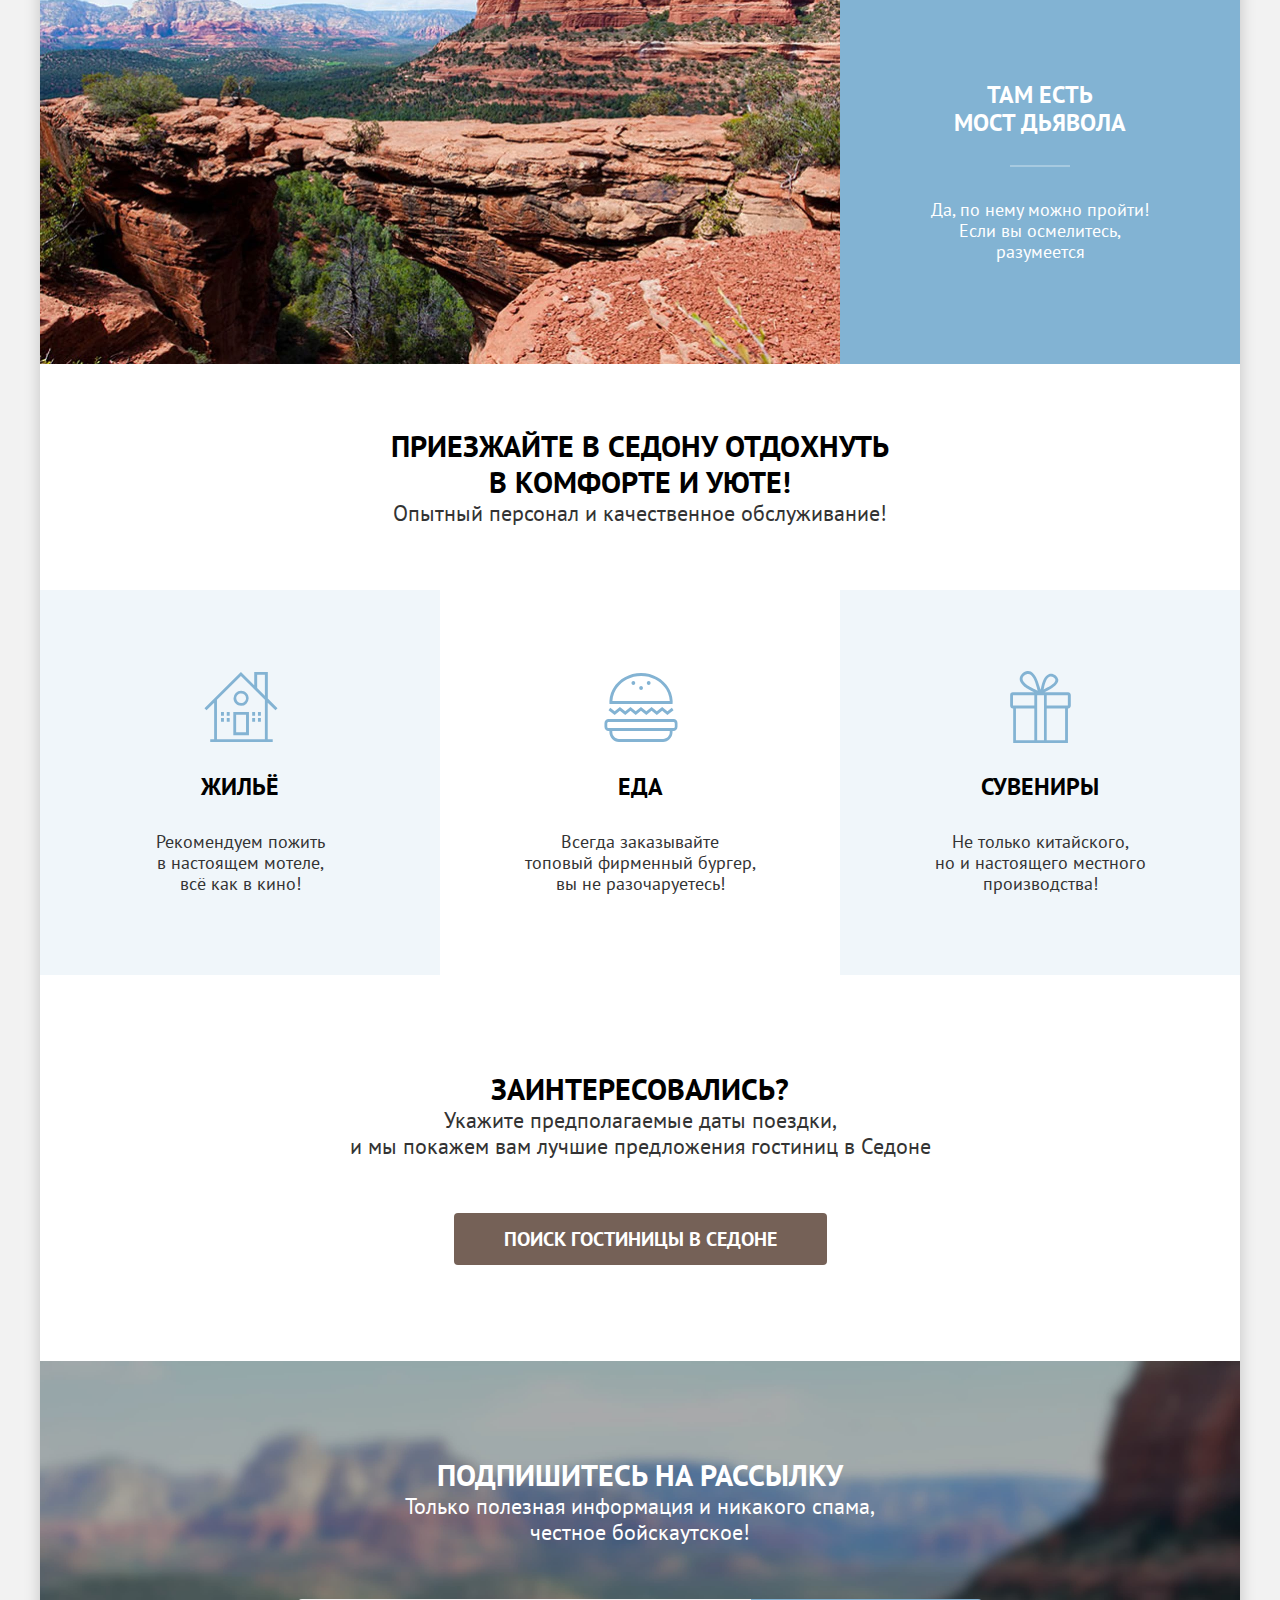
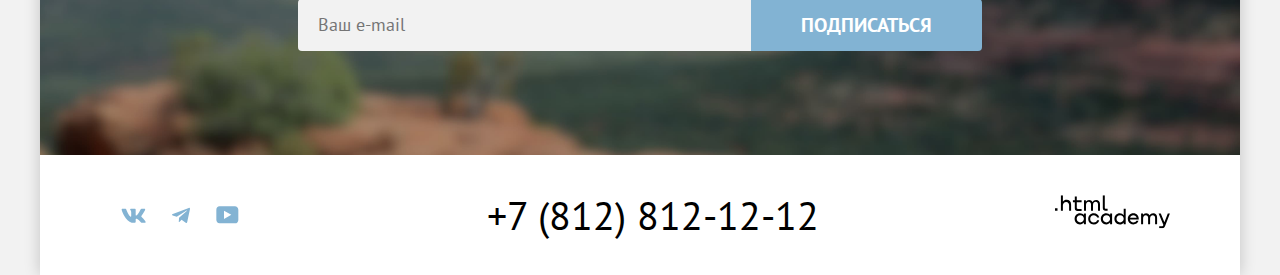
==== commit dfc5dc46: "Добавляет разметку и стилизацию модального окна" ====
--- a/index.html
+++ b/index.html
@@ -217,7 +217,8 @@
             <a class="footer-link contact-phone" href="tel:+78128121212"> +7 (812) 812-12-12 </a>
           </address>
           <div class="partner-link">
-            <a class="footer-link" href="https://htmlacademy.ru" target="_blank" rel="noreferrer noopener" aria-label="htmlacademy">
+            <a class="footer-link" href="https://htmlacademy.ru" target="_blank" rel="noreferrer noopener"
+              aria-label="htmlacademy">
               <svg class="academy" width="115" height="34" role="img" aria-label="Логотип разработчика HTML Academy"
                 viewBox="0 0 115 34" fill="none" xmlns="http://www.w3.org/2000/svg">
                 <g clip-path="url(#clip0_33515_1190)">
@@ -277,29 +278,46 @@
           <h2 class="text-title modal-title">Поиск гостиницы в Седоне</h2>
           <form class="booking-form" action="https://echo.htmlacademy.ru" method="post">
             <div class="booking-date">
-            <label for="check-in">
-              <h4 class="heading-4">Дата заезда:</h4>
-            </label>
-            <div>
-            <input class="form-control is-invalid input-text input-date" type="text" id="check-in" name="in"
-              aria-describedby="validation" value="27 апреля 2020" required>
-            <span class="invalid-feedback feedback" id="validation">Мы не можем отправить вас в прошлое.</span>
-          </div>
-            <label for="check-out">
-              <h4 class="heading-4">Дата выезда:</h4>
-            </label>
-            <div>
-            <input class="form-control is-valid input-text input-date" type="text" id="check-out" name="out"
-              aria-describedby="validation" value="1 сентября 2023" required>
-            <span class="valid-feedback feedback" id="validation">На эти даты есть свободные номера. Пока есть.</span>
-          </div>
-        </div>
-          <div class="quantity">
-            <label class="heading-4" for="adults">Взрослые:</label>
-            <input type="text" id="adults" name="adult">
-            <label class="heading-4" for="children">Дети:</label>
-            <input type="text" id="children" name="child">
-          </div>
+              <h4 class="heading-4">
+                <label class="modal-lable" for="check-in">Дата заезда:</label>
+              </h4>
+              <div>
+                <input class="form-control is-invalid input-text input-date" type="text" id="check-in" name="in"
+                  aria-describedby="invalid" value="27 апреля 2020" required>
+                <span class="invalid-feedback feedback" id="invalid">Мы не можем отправить вас в прошлое.</span>
+              </div>
+              <h4 class="heading-4">
+                <label class="modal-lable" for="check-out">Дата выезда:</label>
+              </h4>
+              <div>
+                <input class="form-control is-valid input-text input-date" type="text" id="check-out" name="out"
+                  aria-describedby="valid" value="1 сентября 2023" required>
+                <span class="valid-feedback feedback" id="valid">На эти даты есть свободные номера. Пока
+                  есть.</span>
+              </div>
+            </div>
+            <div class="people">
+              <div class="quantity-group">
+                <h4 class="heading-4">
+                  <label class="modal-lable" for="adults">Взрослые:</label>
+                </h4>
+                <div class="quantity">
+                  <button class="button-minus-plus button-minus" type="button"></button>
+                  <input class="quantity-input" type="number" value="2" id="adults" name="adult" placeholder="0">
+                  <button class="button-minus-plus button-plus" type="button"></button>
+                </div>
+              </div>
+              <div class="quantity-group">
+                <h4 class="heading-4">
+                  <label class="modal-lable" for="adults">Дети:</label>
+                </h4>
+                <div class="quantity">
+                  <button class="button-minus-plus button-minus" type="button"></button>
+                  <input class="quantity-input" type="number" value="2" id="adults" name="adult" placeholder="0">
+                  <button class="button-minus-plus button-plus" type="button"></button>
+                </div>
+              </div>
+            </div>
             <button class="button button-modal" type="submit">Найти</button>
           </form>
         </section>
--- a/styles/styles.css
+++ b/styles/styles.css
@@ -101,12 +101,6 @@
 }
 
 .page-header {
-  /* display: flex;
-  align-items: center;
-  text-align: center;
-  column-gap: 30px;
-  margin: 0; */
-
   display: flex;
   align-items: flex-start;
   justify-content: flex-start;
@@ -119,18 +113,16 @@
 
 .navigation-logo {
   width: 138px;
-  /* margin-left: 64px;
-  margin-right: 30px; */
   position: absolute;
 }
 
-.navigation-logo:hover {
-  opacity: 0.8;
-}
-
-.navigation-logo:focus {
-  opacity: 0.8;
-}
+.navigation-logo:hover,
+.navigation-logo:focus,
+.navigation-link:hover,
+.navigation-link:focus {
+  opacity: 0.6;
+}
+
 
 .navigation {
   display: flex;
@@ -141,18 +133,10 @@
 }
 
 .navigation-list {
-  /* flex-wrap: wrap;
-  width: 450px;
-  display: flex;
-  margin: 0;
-  padding: 0;
-  list-style-type: none; */
-
   display: flex;
   align-items: center;
   justify-content: flex-start;
   flex-direction: row;
-
   margin: 0;
   list-style-type: none;
   padding-inline-start: 0;
@@ -642,6 +626,8 @@
 
 }
 
+.button-left {}
+
 .modal-close-button {
   position: absolute;
   padding: 0;
@@ -664,24 +650,32 @@
   max-width: 540px;
 }
 
+.modal-lable {
+  display: flex;
+  padding-top: 12px;
+  /* position: relative; */
+}
+
 .booking-date {
   display: grid;
-  grid-template-columns: 25% 75%;
+  grid-template-columns: 1fr 440px;
 }
 
 .input-date {
   font-weight: 700;
   border-radius: 4px;
   padding: 12px 20px;
-  max-width: 440px;
+  width: 440px;
   background-color: #f2f2f2;
   border: none;
 }
 
 .feedback {
+  display: flex;
   font-size: 16px;
   line-height: 21px;
   color: #333333;
+  padding: 4px 20px 23px;
 }
 
 .invalid-feedback {
@@ -689,8 +683,64 @@
   color: #ff5757;
 }
 
+.people {
+  display: flex;
+  gap: 88px;
+  height: 48px;
+}
+
+.quantity-group {
+  display: flex;
+  gap: 46px;
+}
+
 .quantity {
-  /* grid-column: 3 / -3; */
+  display: flex;
+  border-radius: 4px;
+  width: 110px;
+  background-color: #f2f2f2;
+}
+
+.quantity-input {
+  font-family: inherit;
+  font-size: 18px;
+  line-height: 20px;
+  font-weight: 700;
+  text-align: center;
+  width: 31px;
+  /* height: 100%; */
+  margin: 0;
+  padding: 0;
+  border: none;
+  background-color: #f2f2f2;
+  outline: none;
+}
+
+.quantity-input::-webkit-inner-spin-button,
+.quantity-input::-webkit-outer-spin-button {
+  -webkit-appearance: none;
+  margin: 0;
+}
+
+.button-minus-plus {
+  width: 40px;
+  /* height: 100%; */
+  border: none;
+  padding: 0;
+}
+
+.button-minus {
+  border-radius: 4px 0 0 4px;
+  background-image: url("../images/icons/minus.svg");
+  background-repeat: no-repeat;
+  background-position: center;
+}
+
+.button-plus {
+  border-radius: 0 4px 4px 0;
+  background-image: url("../images/icons/plus.svg");
+  background-repeat: no-repeat;
+  background-position: center;
 }
 
 .button-modal {
@@ -757,6 +807,7 @@
 
 .catalog-filter-title {
   padding: 0;
+  margin-bottom: 32px;
 }
 
 .heading-4 {
@@ -765,7 +816,6 @@
   text-transform: capitalize;
   font-weight: 700;
   margin: 0;
-  margin-bottom: 32px;
 }
 
 .control {
@@ -861,9 +911,6 @@
 
 .input-group {
   display: flex;
-  align-items: flex-start;
-  justify-content: flex-start;
-  flex-direction: row;
   gap: 2px;
   width: 288px;
   height: 48px;
@@ -1048,6 +1095,7 @@
   margin: 0;
   padding: 0;
   list-style-type: none;
+  gap: 8px;
 }
 
 .show-item {
@@ -1055,8 +1103,36 @@
 }
 
 .cards-button {
-  min-width: 48px;
-  min-height: 48px;
+  width: 48px;
+  height: 48px;
+  background-repeat: no-repeat;
+  background-position: center;
+  background-color: #ffffff;
+  border: 2px solid #e5e5e5;
+  border-radius: 4px;
+  outline: none;
+}
+
+.button-select,
+.cards-button:hover,
+.cards-button:active {
+  border: 2px solid #000000;
+}
+
+.cards-button:focus-visible {
+  border: 2px solid #68a2ca;
+}
+
+.view-table {
+  background-image: url("../images/catalog/view-table.svg");
+}
+
+.view-slideshow {
+  background-image: url("../images/catalog/view-slideshow.svg");
+}
+
+.view-list {
+  background-image: url("../images/catalog/view-list.svg");
 }
 
 .hotel-list {
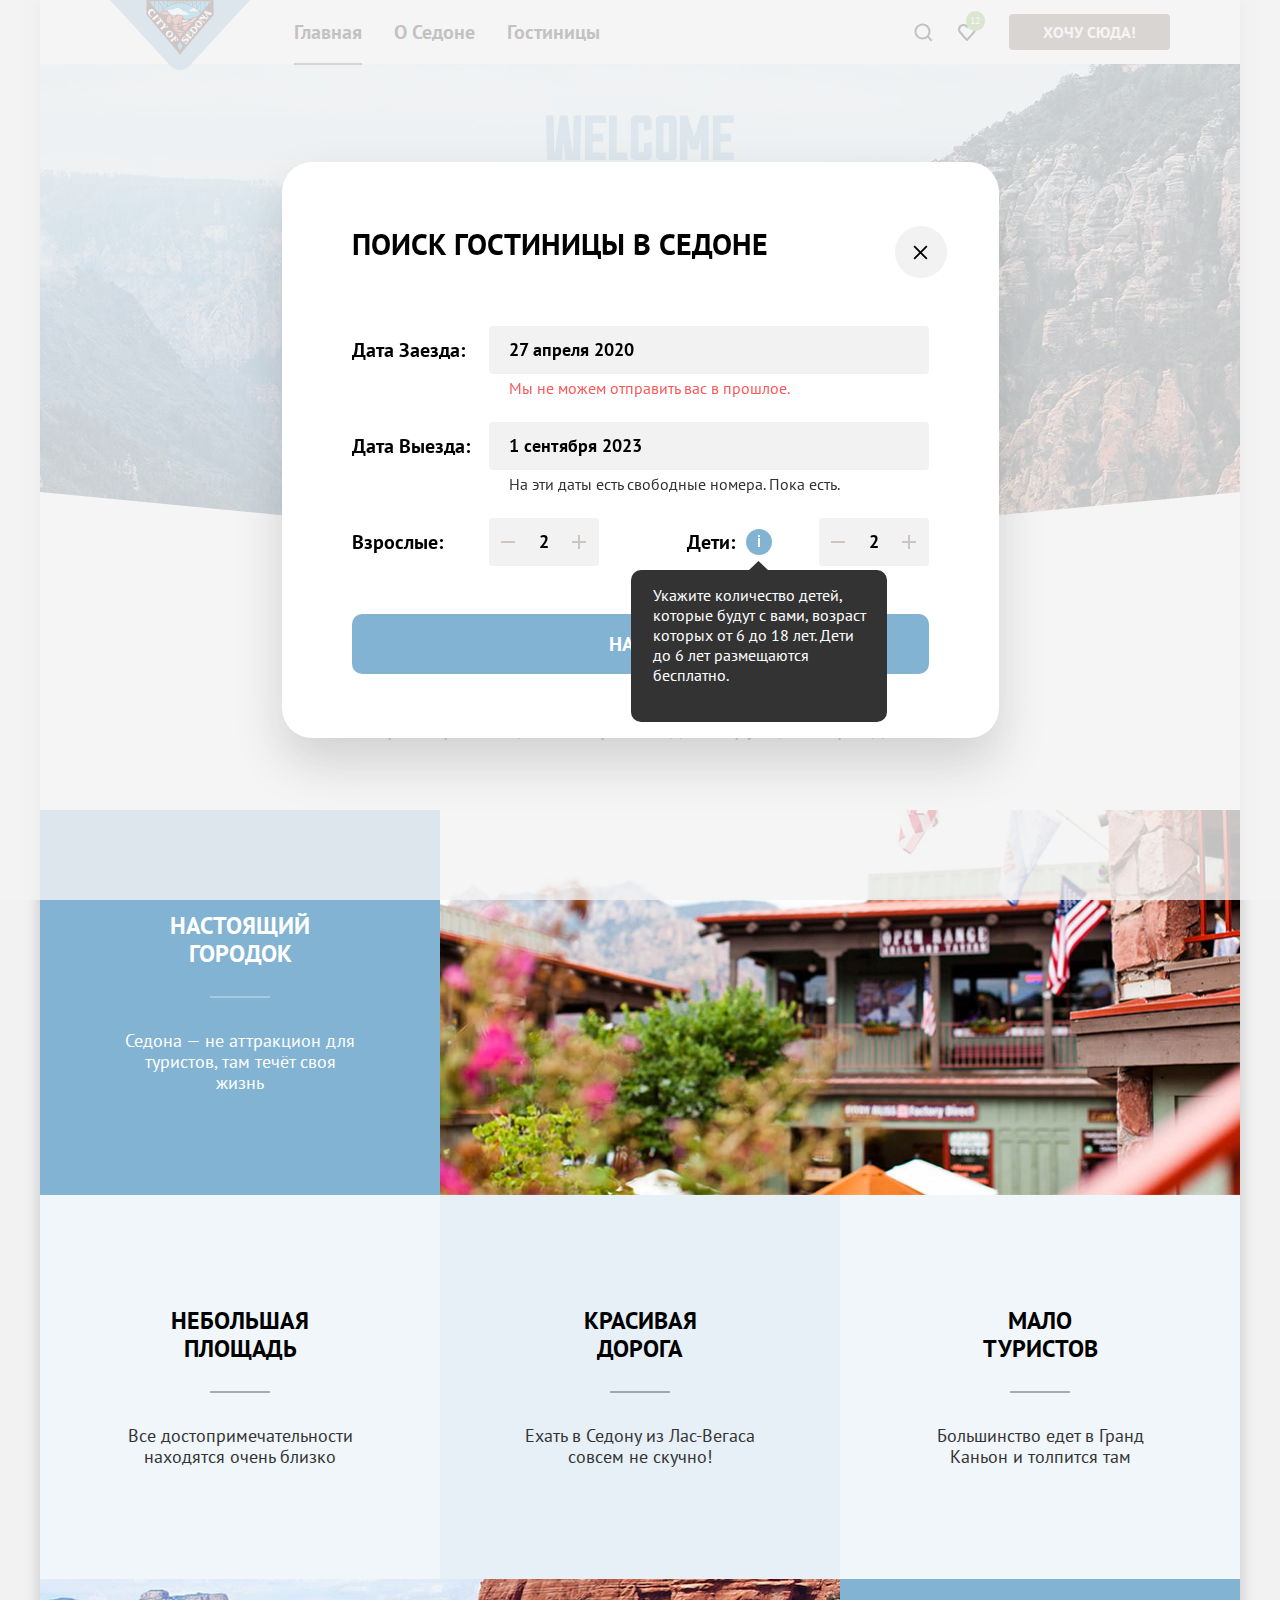
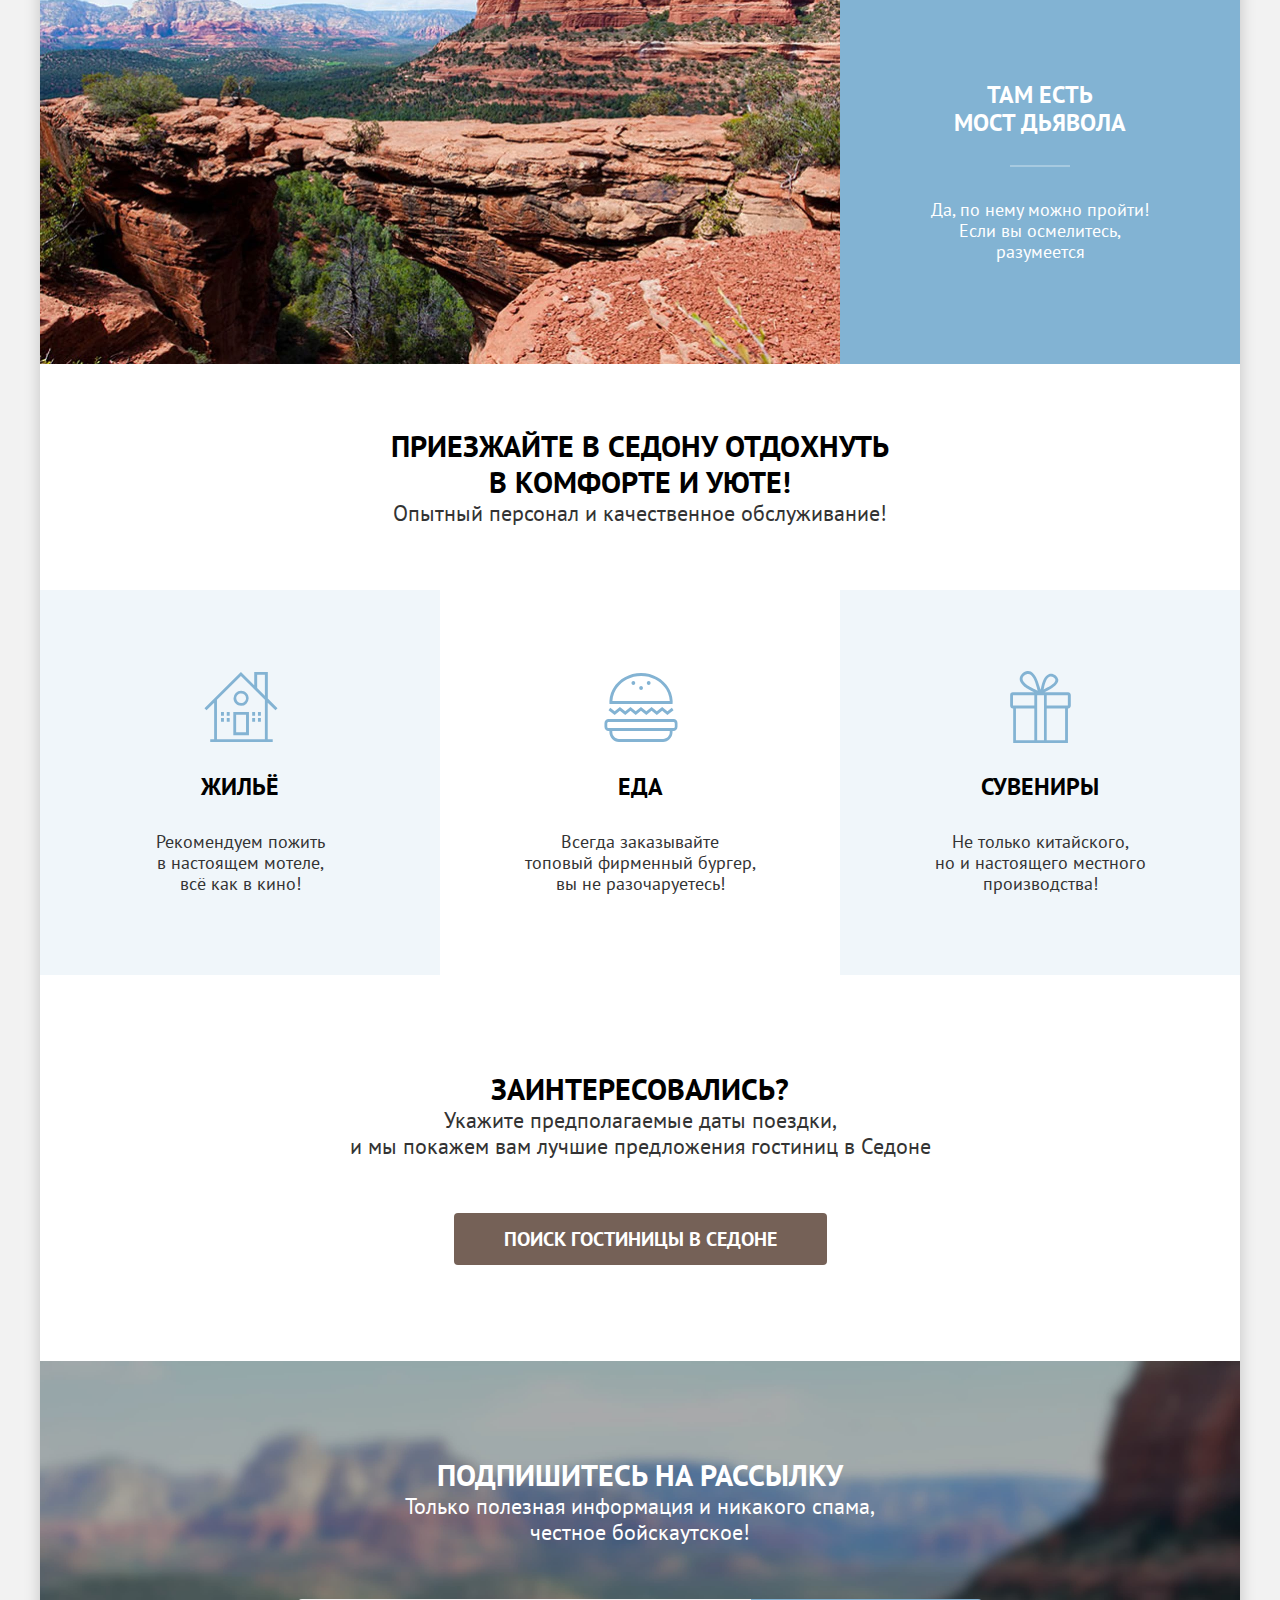
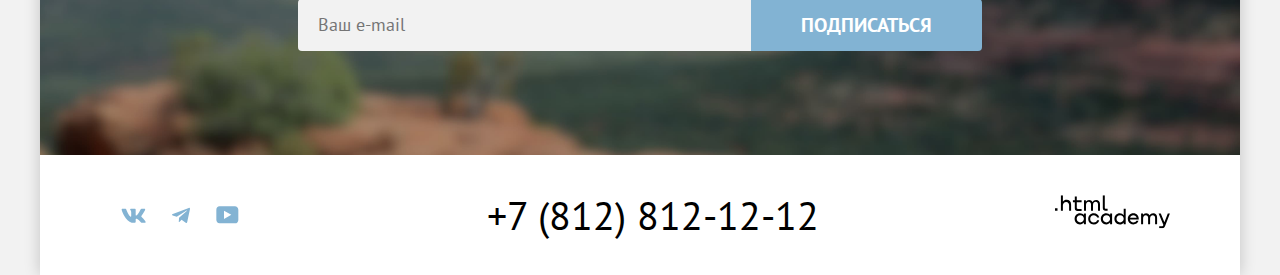
==== commit fe0a143d: "Добавляет тултип" ====
--- a/index.html
+++ b/index.html
@@ -307,13 +307,23 @@
                   <button class="button-minus-plus button-plus" type="button"></button>
                 </div>
               </div>
-              <div class="quantity-group">
+              <div class="quantity-group quantity-group-children">
                 <h4 class="heading-4">
-                  <label class="modal-lable" for="adults">Дети:</label>
+                  <span class="tooltip-lable">
+                  <label class="modal-lable tooltip-lable" for="children">Дети:</label>
+                  <span class="tooltip">
+                    <button class="tooltip-toggle" type="button" aria-labelledby="tooltip-label-children">
+                      <svg class="tooltip-icon" width="2" height="12" viewBox="0 0 2 12" fill="currentColor" xmlns="http://www.w3.org/2000/svg">
+                        <path fill-rule="evenodd" clip-rule="evenodd" d="M0 0H2V2H0V0ZM2 12H0V3H2V12Z" fill="white"/>
+                        </svg>
+                    </button>
+                    <span class="tooltip-text" role="tooltip"  id="tooltip-label-children">Укажите количество детей, которые будут с вами, возраст которых от 6 до 18 лет. Дети до 6 лет размещаются бесплатно.</span>
+                  </span>
+                </span>
                 </h4>
                 <div class="quantity">
                   <button class="button-minus-plus button-minus" type="button"></button>
-                  <input class="quantity-input" type="number" value="2" id="adults" name="adult" placeholder="0">
+                  <input class="quantity-input" type="number" value="2" id="children" name="child" placeholder="0">
                   <button class="button-minus-plus button-plus" type="button"></button>
                 </div>
               </div>
--- a/styles/styles.css
+++ b/styles/styles.css
@@ -652,7 +652,7 @@
 
 .modal-lable {
   display: flex;
-  padding-top: 12px;
+  margin-top: 12px;
   /* position: relative; */
 }
 
@@ -708,12 +708,12 @@
   font-weight: 700;
   text-align: center;
   width: 31px;
-  /* height: 100%; */
   margin: 0;
   padding: 0;
   border: none;
   background-color: #f2f2f2;
   outline: none;
+  -moz-appearance: textfield;
 }
 
 .quantity-input::-webkit-inner-spin-button,
@@ -724,9 +724,9 @@
 
 .button-minus-plus {
   width: 40px;
-  /* height: 100%; */
   border: none;
   padding: 0;
+  background-color: #f2f2f2;
 }
 
 .button-minus {
@@ -741,6 +741,79 @@
   background-image: url("../images/icons/plus.svg");
   background-repeat: no-repeat;
   background-position: center;
+}
+
+.quantity-group-children {
+  width: 242px;
+  justify-content: space-between;
+}
+
+.tooltip {
+  position: absolute;
+  margin-top: -25px;
+  margin-left: 59px;
+  /* width: 24px;
+  height: 24px; */
+}
+
+.tooltip-toggle {
+  display: block;
+  align-items: center;
+  justify-content: center;
+  width: 26px;
+  height: 26px;
+  border-radius: 100%;
+  background-color: #83b3d3;
+  border: none;
+  padding: 0;
+  margin: 0;
+}
+
+.tooltip-icon {
+  /* width: 100%;
+  height: 100%; */
+  color: #ffffff;
+  /* display: block; */
+}
+
+.tooltip-text {
+  background-color: #333333;
+  color: #ffffff;
+  font-size: 16px;
+  line-height: 20px;
+  font-weight: 400;
+  text-transform: none;
+  padding: 15px 18px 18px 22px;
+  border-radius: 10px;
+  display: block;
+  width: 256px;
+  min-height: 152px;
+  position: absolute;
+  /* bottom: 100%;
+  margin-bottom: 6px; */
+  margin-top: 15px;
+  left: 50%;
+  transform: translateX(-50%);
+  z-index: 1;
+  /* display: none; */
+}
+
+.tooltip-text:after {
+  content:'';
+  background-image: url("../images/icons/tooltip-arrow.svg");
+  width: 19px;
+  height: 9px;
+  position:absolute;
+  bottom: 100%;
+  left:0;
+  right:0;
+  margin-left: auto;
+  margin-right: auto;
+}
+
+.tooltip-toggle:hover + .tooltip-text,
+.tooltip-toggle:focus + .tooltip-text {
+  display: block;
 }
 
 .button-modal {
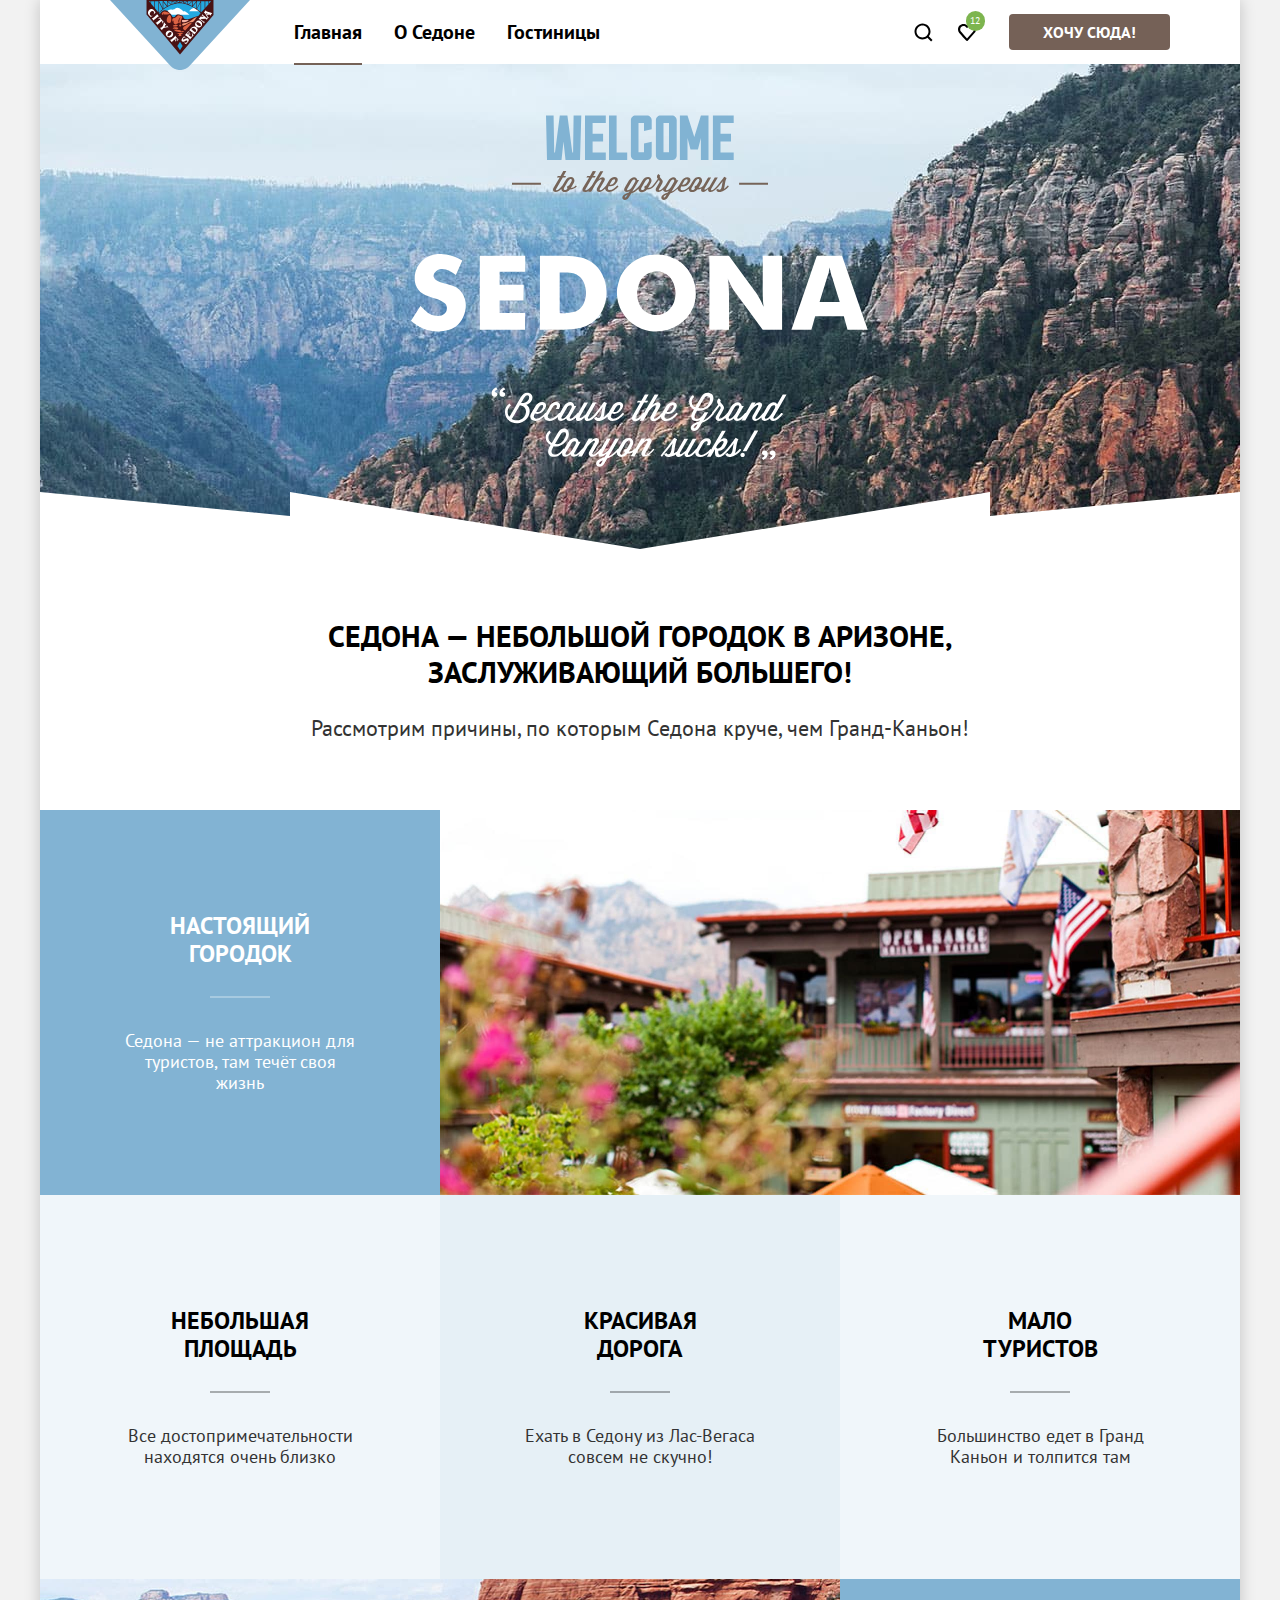
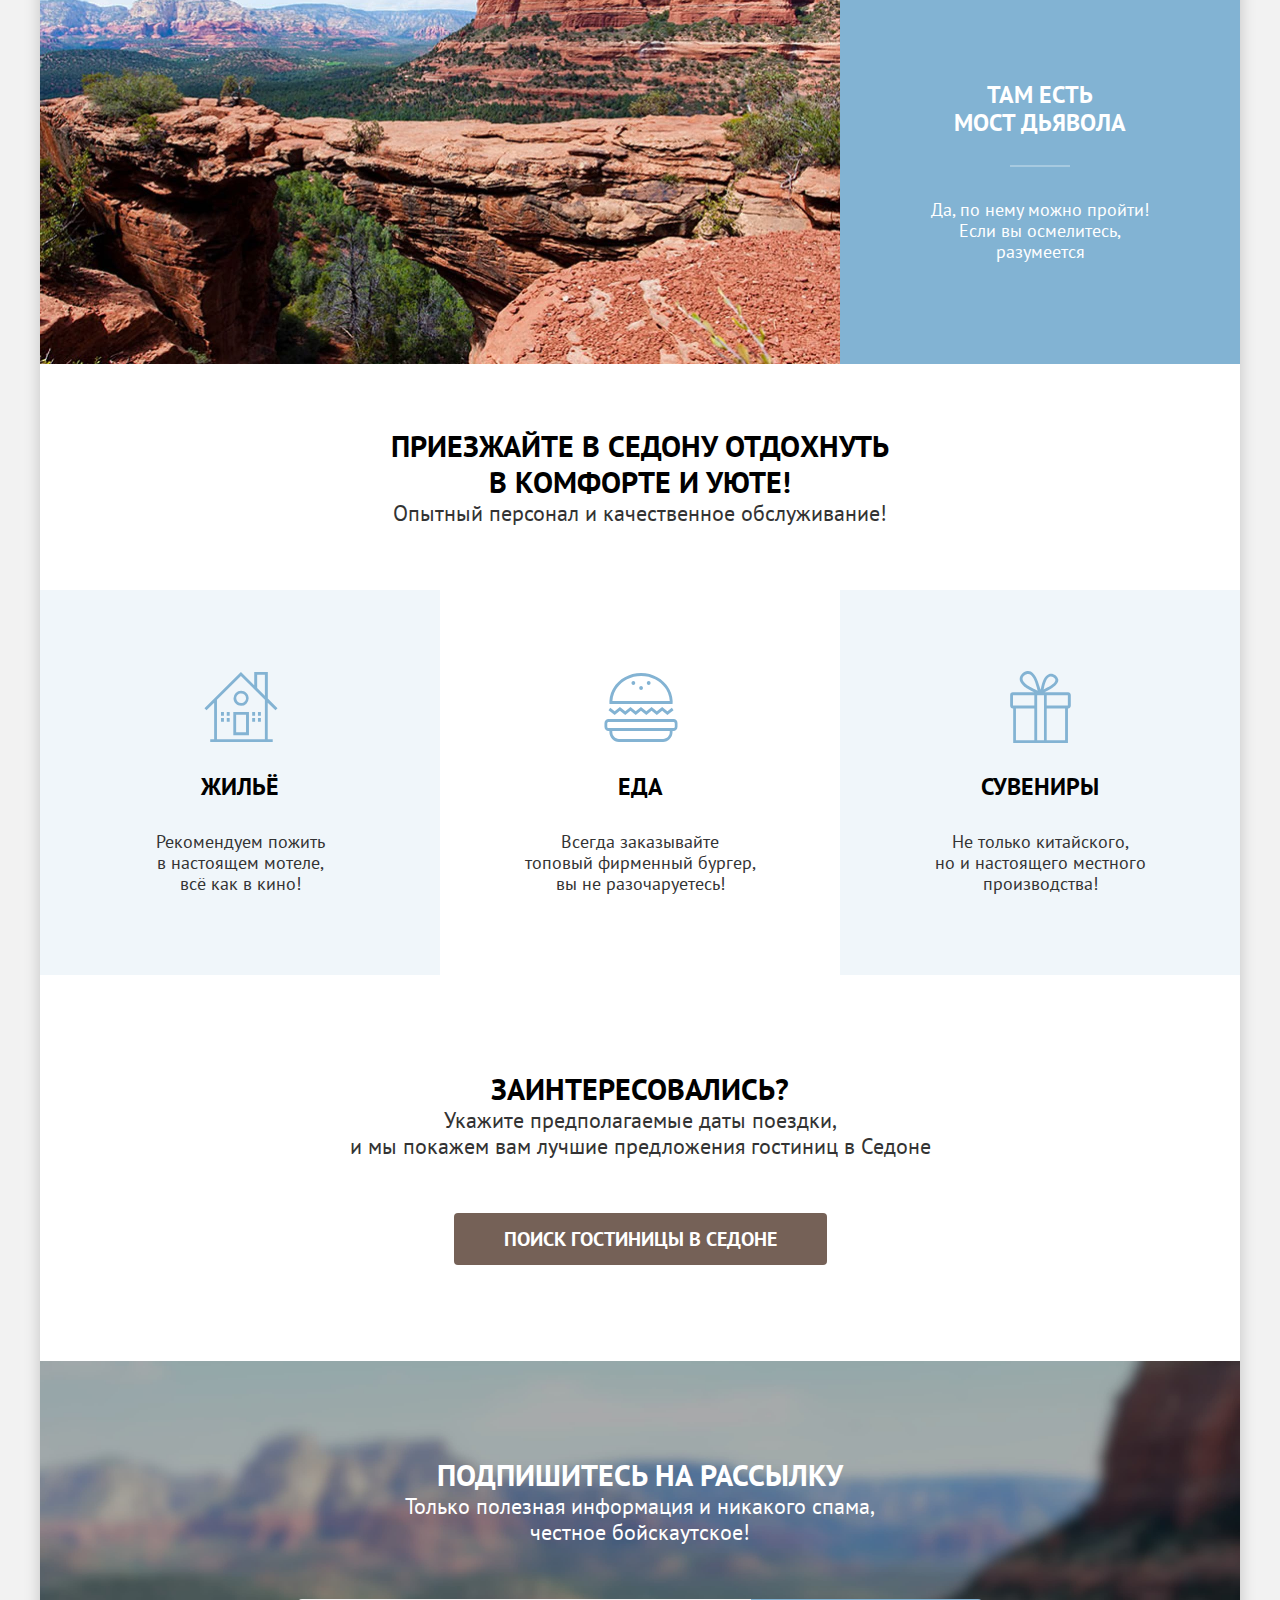
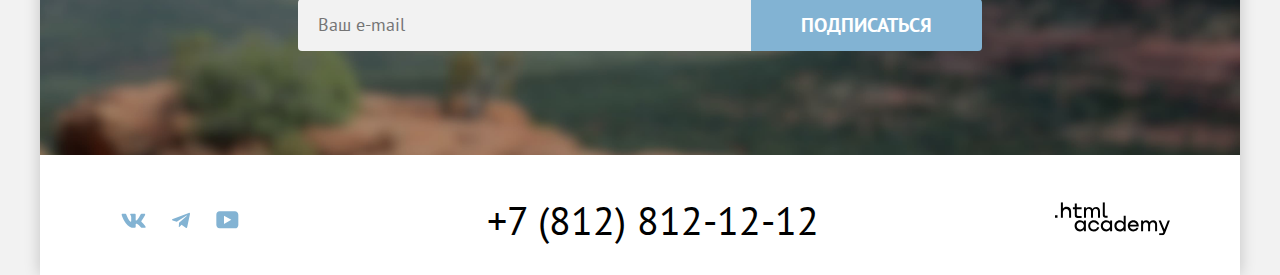
==== commit 024211ce: "Исправляет Pixel Perfect" ====
--- a/index.html
+++ b/index.html
@@ -271,7 +271,7 @@
     </div>
     <div class="modal-container modal-container-close">
       <div class="modal modal-search">
-        <button class="button modal-close-button">
+        <button class="button modal-close-button" type="button">
           <span class="visually-hidden">Закрыть окно</span>
         </button>
         <section class="modal-content">
@@ -302,29 +302,52 @@
                   <label class="modal-lable" for="adults">Взрослые:</label>
                 </h4>
                 <div class="quantity">
-                  <button class="button-minus-plus button-minus" type="button"></button>
+                  <button class="button-minus-plus button-minus" type="button">
+                    <svg class="button-quantity-icon" width="20" height="20" viewBox="0 0 20 20"
+                      xmlns="http://www.w3.org/2000/svg">
+                      <path d="M3 9V11H17V9H3Z"></path>
+                    </svg>
+                  </button>
                   <input class="quantity-input" type="number" value="2" id="adults" name="adult" placeholder="0">
-                  <button class="button-minus-plus button-plus" type="button"></button>
+                  <button class="button-minus-plus button-plus" type="button">
+                    <svg class="button-quantity-icon" width="20" height="20" viewBox="0 0 20 20"
+                      xmlns="http://www.w3.org/2000/svg">
+                      <path d="M17 9H11V3H9V9H3V11H9V17H11V11H17V9Z"></path>
+                    </svg>
+                  </button>
                 </div>
               </div>
               <div class="quantity-group quantity-group-children">
                 <h4 class="heading-4">
                   <span class="tooltip-lable">
-                  <label class="modal-lable tooltip-lable" for="children">Дети:</label>
-                  <span class="tooltip">
-                    <button class="tooltip-toggle" type="button" aria-labelledby="tooltip-label-children">
-                      <svg class="tooltip-icon" width="2" height="12" viewBox="0 0 2 12" fill="currentColor" xmlns="http://www.w3.org/2000/svg">
-                        <path fill-rule="evenodd" clip-rule="evenodd" d="M0 0H2V2H0V0ZM2 12H0V3H2V12Z" fill="white"/>
+                    <label class="modal-lable tooltip-lable" for="children">Дети:</label>
+                    <span class="tooltip">
+                      <button class="tooltip-toggle" type="button" aria-labelledby="tooltip-label-children">
+                        <svg class="tooltip-icon" width="2" height="12" viewBox="0 0 2 12" fill="currentColor"
+                          xmlns="http://www.w3.org/2000/svg">
+                          <path fill-rule="evenodd" clip-rule="evenodd" d="M0 0H2V2H0V0ZM2 12H0V3H2V12Z" fill="white" />
                         </svg>
-                    </button>
-                    <span class="tooltip-text" role="tooltip"  id="tooltip-label-children">Укажите количество детей, которые будут с вами, возраст которых от 6 до 18 лет. Дети до 6 лет размещаются бесплатно.</span>
+                      </button>
+                      <span class="tooltip-text" role="tooltip" id="tooltip-label-children">Укажите количество детей,
+                        которые будут с вами, возраст которых от 6 до 18 лет. Дети до 6 лет размещаются
+                        бесплатно.</span>
+                    </span>
                   </span>
-                </span>
                 </h4>
                 <div class="quantity">
-                  <button class="button-minus-plus button-minus" type="button"></button>
+                  <button class="button-minus-plus button-minus" type="button">
+                    <svg class="button-quantity-icon" width="20" height="20" viewBox="0 0 20 20"
+                      xmlns="http://www.w3.org/2000/svg">
+                      <path d="M3 9V11H17V9H3Z"></path>
+                    </svg>
+                  </button>
                   <input class="quantity-input" type="number" value="2" id="children" name="child" placeholder="0">
-                  <button class="button-minus-plus button-plus" type="button"></button>
+                  <button class="button-minus-plus button-plus" type="button">
+                    <svg class="button-quantity-icon" width="20" height="20" viewBox="0 0 20 20"
+                      xmlns="http://www.w3.org/2000/svg">
+                      <path d="M17 9H11V3H9V9H3V11H9V17H11V11H17V9Z"></path>
+                    </svg>
+                  </button>
                 </div>
               </div>
             </div>
--- a/styles/styles.css
+++ b/styles/styles.css
@@ -113,6 +113,7 @@
 
 .navigation-logo {
   width: 138px;
+  height: 64px;
   position: absolute;
 }
 
@@ -236,10 +237,6 @@
   background-color: #615048;
 }
 
-/* .button-link:not(:disabled):active {
-  color: rgba(255, 255, 255, 0.3);
-} */
-
 .main-index {
   text-align: center;
 }
@@ -260,15 +257,6 @@
   padding-top: 51px;
 }
 
-.welcome {
-
-  /* margin-top: 51px; */
-  /* margin-bottom: 82px; */
-  /* display: block; */
-  /* margin: 0 auto; */
-  /* margin: 0; */
-}
-
 .arizona {
   padding: 69px 0;
   margin: 0;
@@ -291,6 +279,7 @@
 
 .text-title-search {
   max-width: 400px;
+  margin-right: 130px;
 }
 
 .text-description {
@@ -534,6 +523,7 @@
   margin: 0;
   padding: 0;
   list-style-type: none;
+  padding-top: 10px;
 }
 
 .button-icon {
@@ -564,6 +554,7 @@
   display: flex;
   justify-content: center;
   margin: 0 auto;
+  padding-top: 9px;
 }
 
 .contact-phone {
@@ -578,6 +569,7 @@
 .partner-link {
   display: flex;
   max-width: 200px;
+  padding-top: 15px;
 }
 
 .academy {
@@ -607,7 +599,7 @@
 }
 
 .modal-container-close {
-  /* display: none; */
+  display: none;
 }
 
 .modal {
@@ -635,7 +627,6 @@
   right: 52px;
   width: 52px;
   height: 52px;
-  /* border: none; */
   background-image: url("../images/icons/close.svg");
   background-repeat: no-repeat;
   background-position: center;
@@ -643,6 +634,21 @@
   background-color: #f2f2f2;
 }
 
+.modal-close-button:hover {
+  background-color: #e5e5e5;
+}
+
+.modal-close-button:focus-visible {
+  background-color: #e5e5e5;
+  outline: 3px solid #83b3d3;
+}
+
+.modal-close-button:active {
+  /* opacity: 0.3; */
+  background-color: #e5e5e5;
+  background-image: url("../images/icons/modal-close-active.svg");
+}
+
 .modal-content {}
 
 .modal-title {
@@ -653,7 +659,6 @@
 .modal-lable {
   display: flex;
   margin-top: 12px;
-  /* position: relative; */
 }
 
 .booking-date {
@@ -670,6 +675,15 @@
   border: none;
 }
 
+.input-date:hover {
+  background-color: #e5e5e5;
+}
+
+.input-date:focus-visible {
+  background-color: #e5e5e5;
+  outline: 3px solid #83b3d3;
+}
+
 .feedback {
   display: flex;
   font-size: 16px;
@@ -709,7 +723,7 @@
   text-align: center;
   width: 31px;
   margin: 0;
-  padding: 0;
+  padding: 14px 0;
   border: none;
   background-color: #f2f2f2;
   outline: none;
@@ -725,22 +739,36 @@
 .button-minus-plus {
   width: 40px;
   border: none;
-  padding: 0;
+  padding: 14px 0;
   background-color: #f2f2f2;
+  cursor: pointer;
+  outline: none;
 }
 
 .button-minus {
   border-radius: 4px 0 0 4px;
-  background-image: url("../images/icons/minus.svg");
-  background-repeat: no-repeat;
-  background-position: center;
+}
+
+.button-quantity-icon {
+  fill: rgba(117, 97, 87, 0.3);
+}
+
+.button-minus-plus:hover .button-quantity-icon {
+  fill: #000000;
+}
+
+.button-minus-plus:focus-visible .button-quantity-icon {
+  fill: #000000;
+  outline: 3px solid #82b3d3;
+  border-radius: 4px;
+}
+
+.button-minus-plus:active .button-quantity-icon {
+  opacity: 0.2;
 }
 
 .button-plus {
   border-radius: 0 4px 4px 0;
-  background-image: url("../images/icons/plus.svg");
-  background-repeat: no-repeat;
-  background-position: center;
 }
 
 .quantity-group-children {
@@ -765,15 +793,12 @@
   border-radius: 100%;
   background-color: #83b3d3;
   border: none;
-  padding: 0;
+  padding: 7px 0;
   margin: 0;
 }
 
 .tooltip-icon {
-  /* width: 100%;
-  height: 100%; */
   color: #ffffff;
-  /* display: block; */
 }
 
 .tooltip-text {
@@ -789,24 +814,22 @@
   width: 256px;
   min-height: 152px;
   position: absolute;
-  /* bottom: 100%;
-  margin-bottom: 6px; */
   margin-top: 15px;
   left: 50%;
   transform: translateX(-50%);
   z-index: 1;
-  /* display: none; */
+  display: none;
 }
 
 .tooltip-text:after {
-  content:'';
+  content: '';
   background-image: url("../images/icons/tooltip-arrow.svg");
   width: 19px;
   height: 9px;
-  position:absolute;
+  position: absolute;
   bottom: 100%;
-  left:0;
-  right:0;
+  left: 0;
+  right: 0;
   margin-left: auto;
   margin-right: auto;
 }
@@ -817,7 +840,6 @@
 }
 
 .button-modal {
-  /* grid-column: 4 / -3; */
   background-color: #83b3d3;
   width: 100%;
   border-radius: 10px;
@@ -830,12 +852,11 @@
 .hotel-search {
   background: #E5E5E5;
   background-image: url("../images/catalog/catalog-background.jpg");
-  background-size: 100% auto, cover;
+  background-size: cover;
   background-repeat: no-repeat;
-  /* background-position: left bottom, left top; */
   color: #ffffff;
   padding-top: 35px;
-  padding-bottom: 70px;
+  min-height: 412px;
 }
 
 .inner-header {
@@ -859,11 +880,48 @@
   list-style-type: none;
 }
 
+.breadcrumbs-link-image {
+  background-image: url("../images/catalog/breadcrumbs.svg");
+  background-repeat: no-repeat;
+  background-position: center;
+  min-width: 17px;
+  min-height: 19px;
+  display: flex;
+}
+
+.breadcrumbs-link-image:hover {
+  opacity: 0.6;
+}
+
+.breadcrumbs-link-image:active {
+  opacity: 0.3;
+}
+
+.breadcrumbs-item {
+  position: relative;
+  margin-right: 23px;
+  list-style-type: none;
+  display: block;
+}
+
+.breadcrumbs-item::after {
+  content: url("../images/catalog/breadcrumbs-item-after.svg");
+  position: absolute;
+  top: 0;
+  right: -13px;
+  width: 8px;
+  height: 8px;
+}
+
+.breadcrumbs-item:last-child::after {
+  content: none;
+}
+
 .catalog-filter {
   display: grid;
   grid-template-columns: 151px 1fr 288px 191px;
   gap: 70px;
-  padding-bottom: 70px;
+  /* padding-bottom: 70px; */
 }
 
 .catalog-filter-group {
@@ -878,8 +936,21 @@
   margin: 0;
 }
 
+.catalog-filter-item {
+  margin-bottom: 16px;
+  height: 23px;
+}
+
 .catalog-filter-title {
   padding: 0;
+  margin-bottom: 24px;
+}
+
+.catalog-filter-title-housing {
+  margin-bottom: 23px;
+}
+
+.catalog-filter-title-price {
   margin-bottom: 32px;
 }
 
@@ -1086,7 +1157,7 @@
 .button-submit {
   padding-left: 50px;
   padding-right: 50px;
-  margin-bottom: 32px;
+  margin-bottom: 28px;
   margin-top: 56px;
 }
 
@@ -1130,7 +1201,7 @@
   border: 2px solid #e5e5e5;
   border-radius: 4px;
   width: 292px;
-  padding: 14px 20px;
+  padding: 12px 19px;
   padding-right: 52px;
   background-color: #ffffff;
   background-image: url("../images/icons/select-arrow.svg");
@@ -1212,13 +1283,14 @@
   display: grid;
   grid-template-columns: repeat(3, 1fr);
   gap: 20px;
-  margin-bottom: 40px;
-  padding-bottom: 40px;
   border-bottom: 1px solid #e5e5e5;
   padding-inline-start: 0;
-  /* margin: 0;
-  padding: 0; */
+  margin: 0;
+  padding: 0;
   list-style-type: none;
+  margin-top: 40px;
+  padding-bottom: 40px;
+  margin-bottom: 40px;
 }
 
 .hotel-card {
@@ -1227,6 +1299,7 @@
   border-radius: 4px;
   gap: 16px 20px;
   padding: 20px;
+  padding-bottom: 19px;
   width: 340px;
   box-shadow: 0px 0px 0px 1px #e5e5e5;
 }
@@ -1239,7 +1312,7 @@
 }
 
 .hotel-card-image {
-  margin-bottom: 16px;
+  margin-bottom: 10px;
 }
 
 .hotel-card-title {
@@ -1300,11 +1373,11 @@
 }
 
 .stars-1::before {
-  width: px;
+  width: 20px;
 }
 
 .stars-2::before {
-  width: px;
+  width: 42px;
 }
 
 .stars-3::before {
@@ -1312,11 +1385,11 @@
 }
 
 .stars-4::before {
-  width: 87px;
+  width: 89px;
 }
 
 .stars-5::before {
-  width: px;
+  width: 100px;
 }
 
 .button-rating {
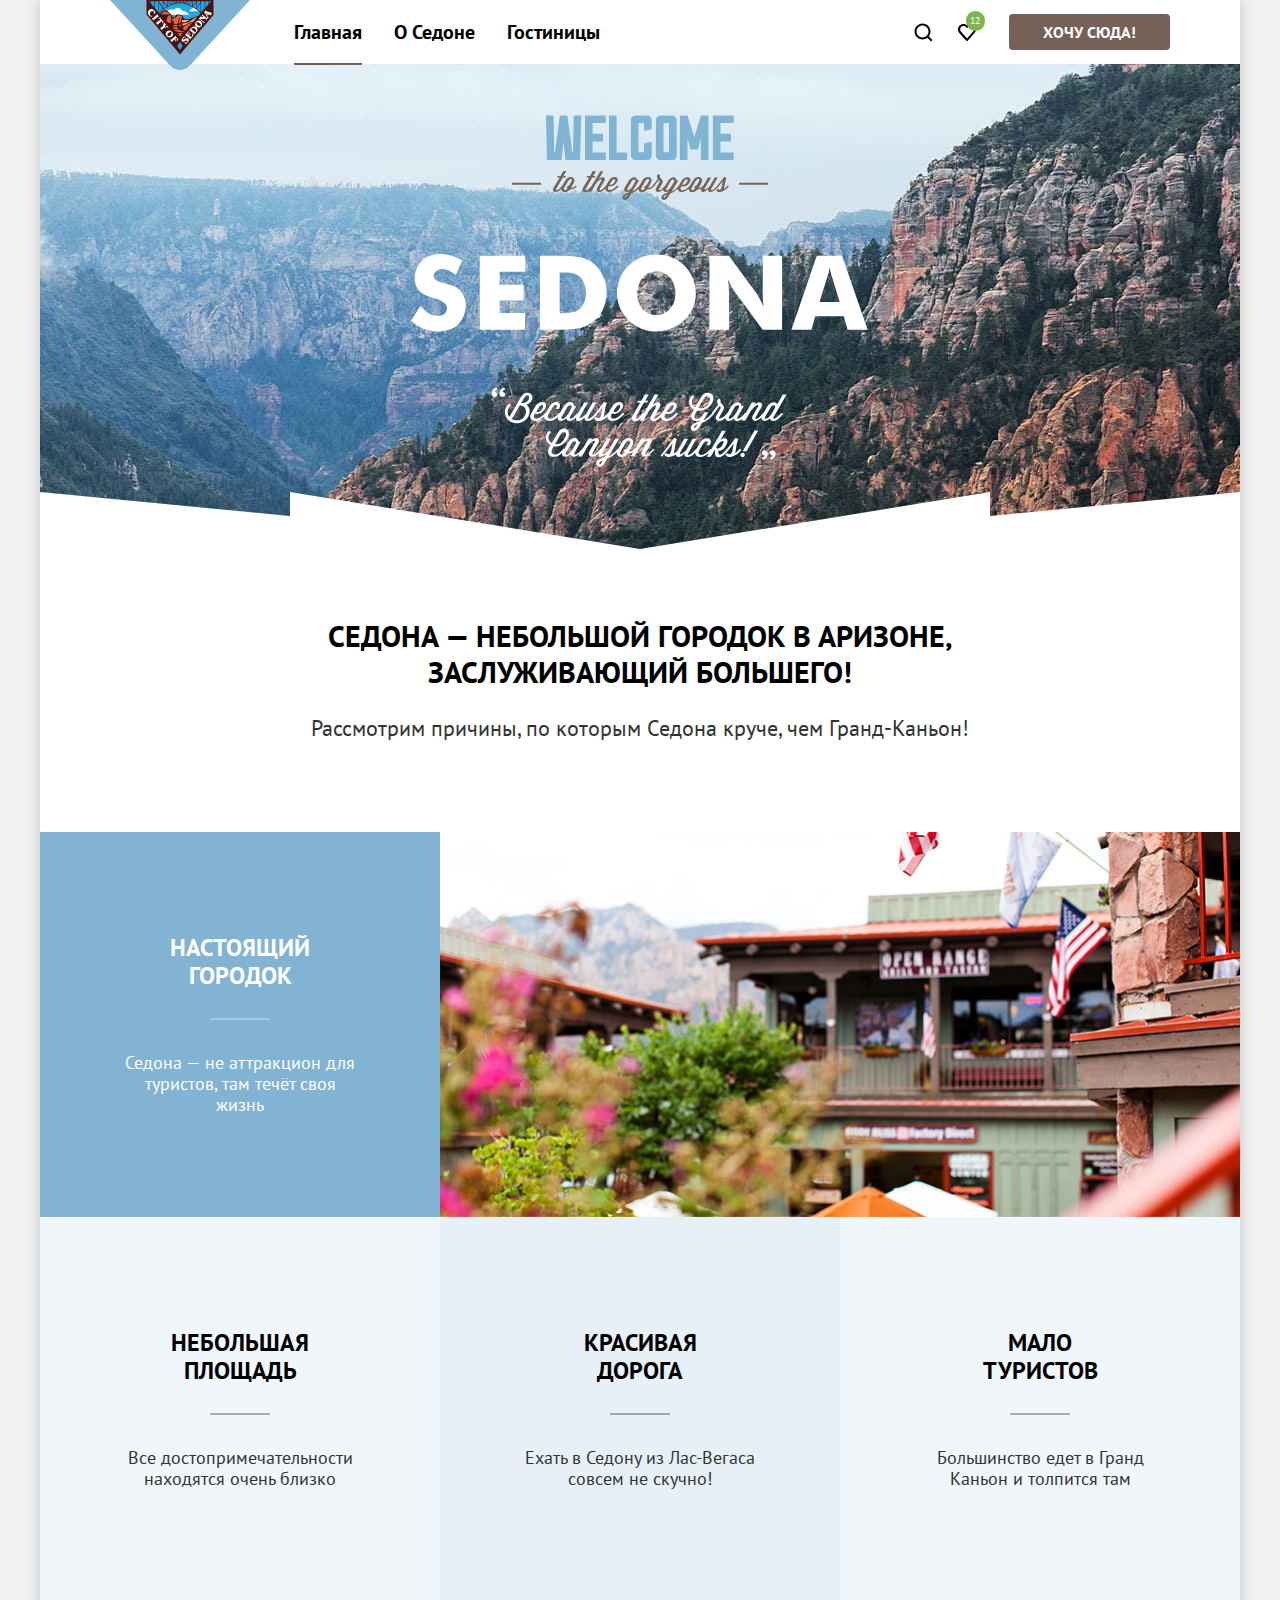
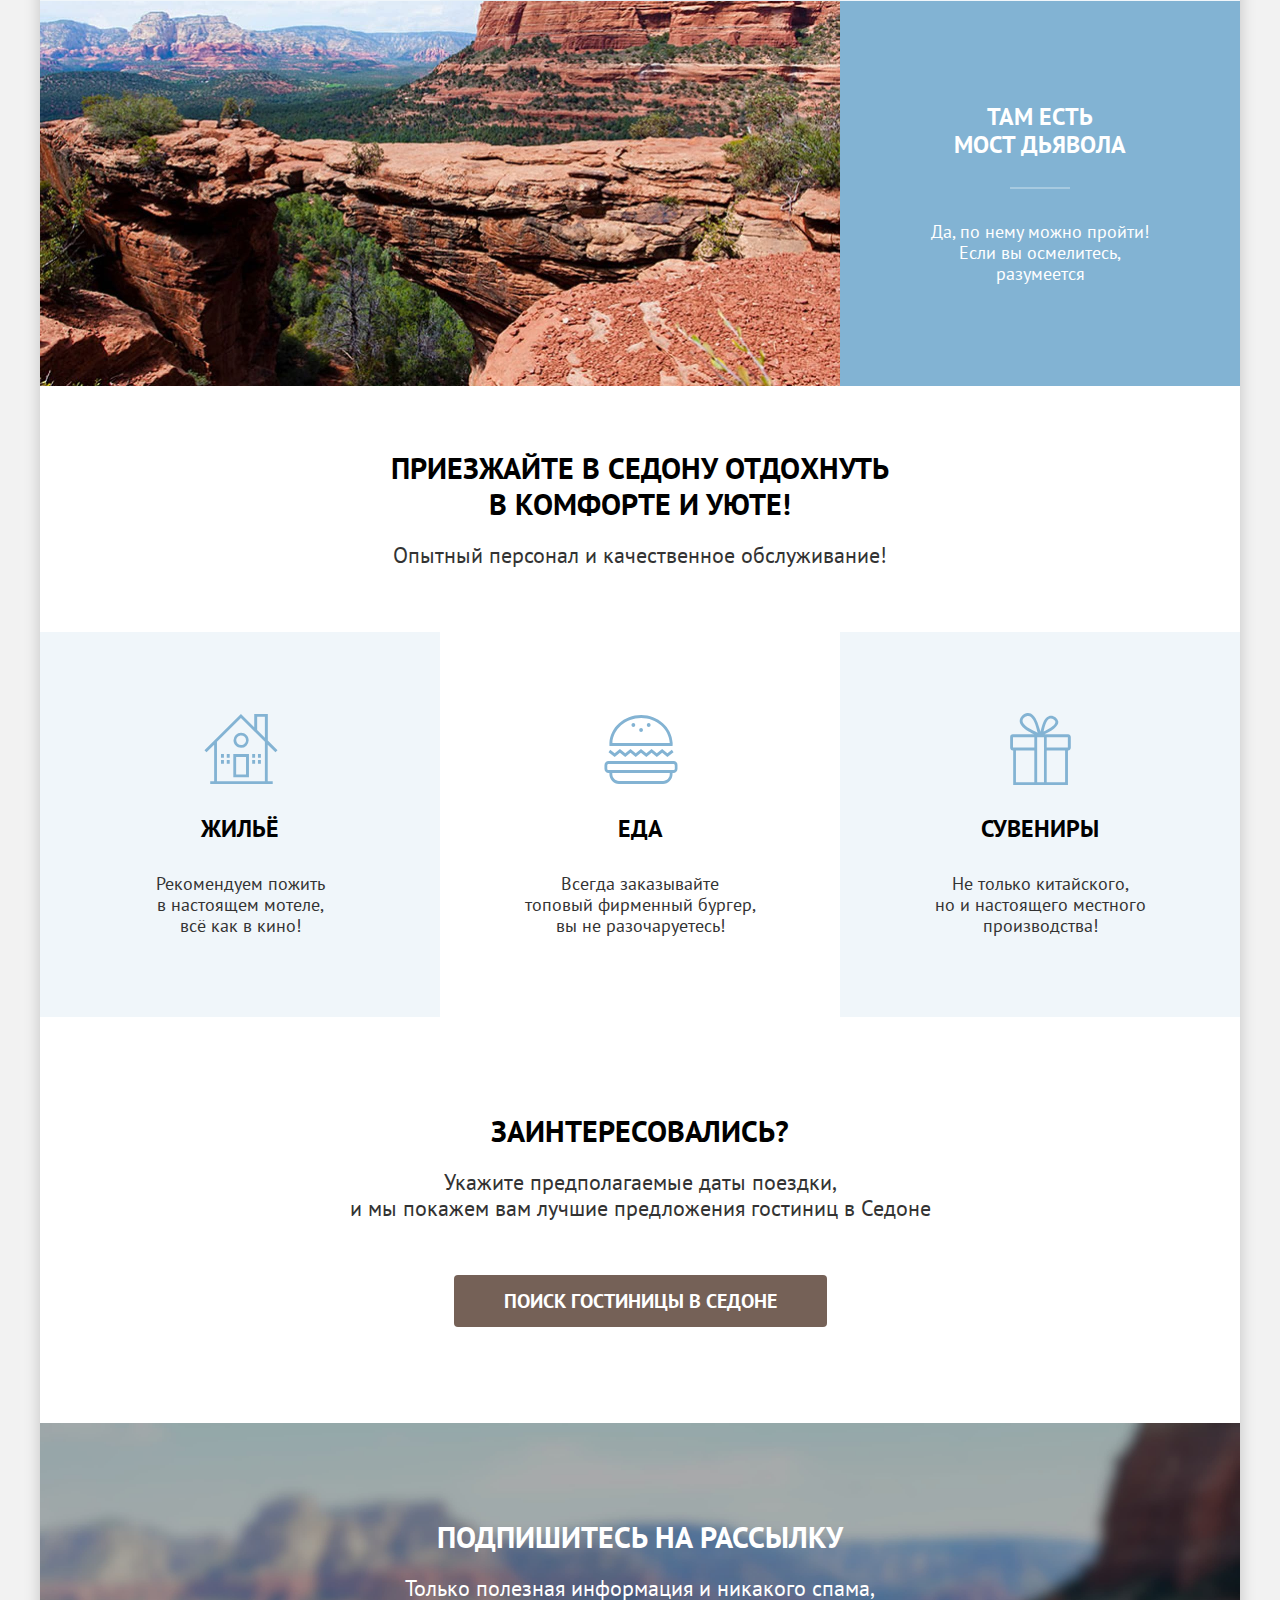
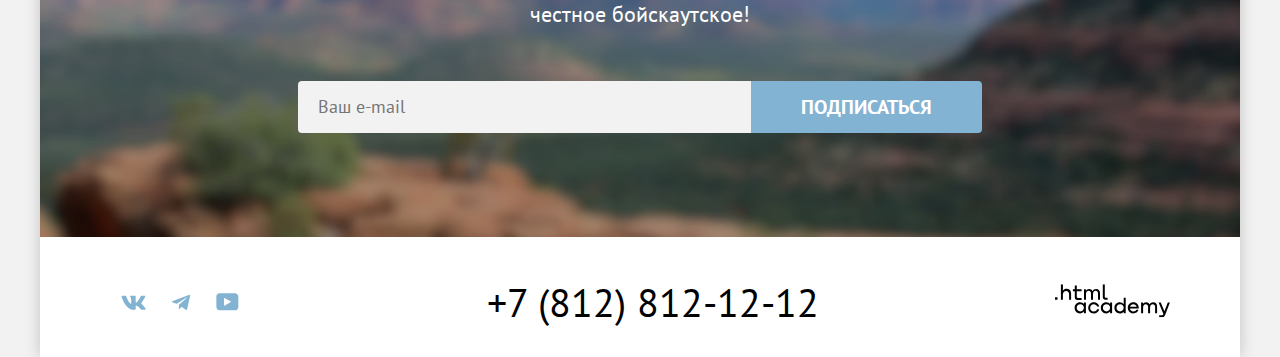
==== commit 0db64820: "Удаляет закомментированный код" ====
--- a/index.html
+++ b/index.html
@@ -113,7 +113,7 @@
         </section>
         <section class="rest">
           <div class="padding-container">
-            <h2 class="text-title">
+            <h2 class="text-title text-title-margin">
               Приезжайте в Седону отдохнуть<br>
               в комфорте и уюте!
             </h2>
@@ -151,7 +151,7 @@
         </section>
         <section class="interest">
           <div class="padding-container">
-            <h2 class="text-title">Заинтересовались?</h2>
+            <h2 class="text-title text-title-margin">Заинтересовались?</h2>
             <p class="text-description text-description-margin">
               Укажите предполагаемые даты поездки,<br>
               и мы покажем вам лучшие предложения гостиниц в Седоне
@@ -161,7 +161,7 @@
         </section>
         <section class="subscription subscription-main-image">
           <div class="padding-container">
-            <h2 class="text-title text-title-background">Подпишитесь на рассылку</h2>
+            <h2 class="text-title text-title-margin text-title-background">Подпишитесь на рассылку</h2>
             <p class="text-description text-description-background text-description-margin">Только полезная информация и
               никакого
               спама,<br>честное бойскаутское!</p>
@@ -176,7 +176,6 @@
       </main>
       <footer class="page-footer">
         <!-- Подвал сайта -->
-        <!-- <div class="padding-container"> -->
         <div class="page-footer-container">
           <ul class="social-list">
             <li class="social-item">
@@ -266,7 +265,6 @@
             </a>
           </div>
         </div>
-        <!-- </div> -->
       </footer>
     </div>
     <div class="modal-container modal-container-close">
--- a/styles/styles.css
+++ b/styles/styles.css
@@ -51,8 +51,6 @@
   background-color: #756157;
   text-align: center;
   cursor: pointer;
-  /* padding-top: 8px;
-  padding-bottom: 8px; */
   padding: 8px;
   text-decoration: none;
   box-sizing: border-box;
@@ -260,6 +258,7 @@
 .arizona {
   padding: 69px 0;
   margin: 0;
+  margin-bottom: 22px;
 }
 
 .text-title {
@@ -397,13 +396,7 @@
   list-style-type: none;
 }
 
-/*
-.service-title {
-  position: relative;
-} */
-
 .service-title::before {
-  /* position: absolute; */
   content: "";
   display: block;
   width: 75px;
@@ -453,7 +446,6 @@
   background-image: url("../images/index/subscribe-index.jpg");
   background-size: 100% auto, cover;
   background-repeat: no-repeat;
-  /* background-position: left bottom, left top; */
   color: #ffffff;
 }
 
@@ -498,8 +490,6 @@
   background-color: #68a2ca;
 }
 
-.button-second:not(:disabled):active {}
-
 .page-footer {
   min-height: 120px;
   display: flex;
@@ -609,16 +599,11 @@
   padding: 64px 70px;
   box-shadow: 0 25px 50px 0 rgba(0, 0, 0, 0.15);
   background: #ffffff;
-
-
 }
 
 .modal-search {
   width: 717px;
-
-}
-
-.button-left {}
+}
 
 .modal-close-button {
   position: absolute;
@@ -644,12 +629,9 @@
 }
 
 .modal-close-button:active {
-  /* opacity: 0.3; */
   background-color: #e5e5e5;
   background-image: url("../images/icons/modal-close-active.svg");
 }
-
-.modal-content {}
 
 .modal-title {
   margin-bottom: 64px;
@@ -673,6 +655,10 @@
   width: 440px;
   background-color: #f2f2f2;
   border: none;
+  background-image: url("../images/icons/date.svg");
+  background-repeat: no-repeat;
+  background-position: right;
+  background-position-x: calc(100% - 20px);
 }
 
 .input-date:hover {
@@ -693,7 +679,6 @@
 }
 
 .invalid-feedback {
-  /* grid-row: 1 / -2; */
   color: #ff5757;
 }
 
@@ -780,8 +765,6 @@
   position: absolute;
   margin-top: -25px;
   margin-left: 59px;
-  /* width: 24px;
-  height: 24px; */
 }
 
 .tooltip-toggle {
@@ -921,7 +904,6 @@
   display: grid;
   grid-template-columns: 151px 1fr 288px 191px;
   gap: 70px;
-  /* padding-bottom: 70px; */
 }
 
 .catalog-filter-group {
@@ -1052,7 +1034,6 @@
   outline: 3px solid #83b3d3;
 }
 
-
 .input-group {
   display: flex;
   gap: 2px;
@@ -1174,10 +1155,6 @@
 .reset-button:not(:disabled):focus {
   border: 3px solid #83b3d3;
 }
-
-/* .reset-button:not(:disabled):active {
-  color: rgba(255, 255, 255, 0.3);
-} */
 
 .reset-button:disabled {
   opacity: 0.1;
@@ -1226,13 +1203,6 @@
   cursor: default;
 }
 
-/* .select-control:focus-visible {
-  outline: none;
-  border: 2px solid;
-} */
-
-.sorting-type {}
-
 .show-list {
   display: flex;
   flex-wrap: wrap;
@@ -1331,10 +1301,6 @@
   padding-right: 26px;
   display: flex;
   align-items: center;
-}
-
-.detail {
-  /* color: #ffffff; */
 }
 
 .button-favorites-out {
